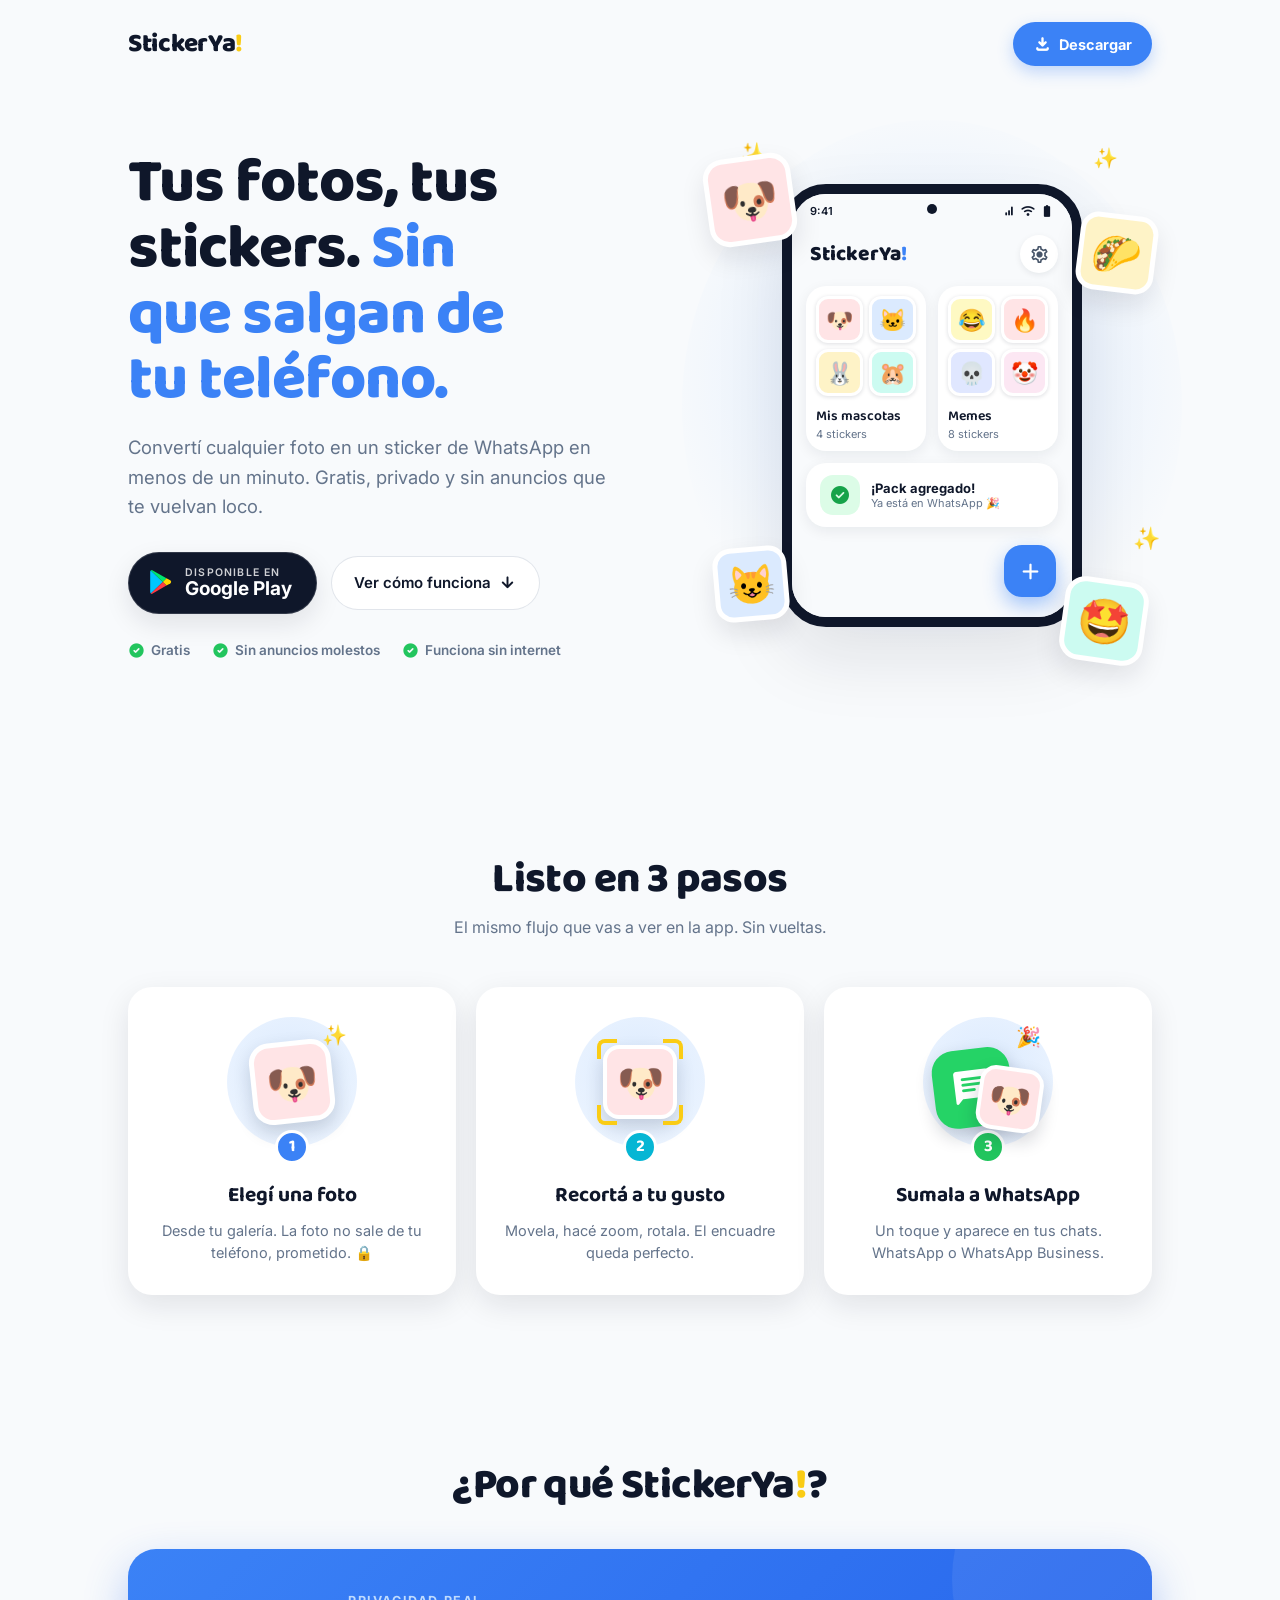
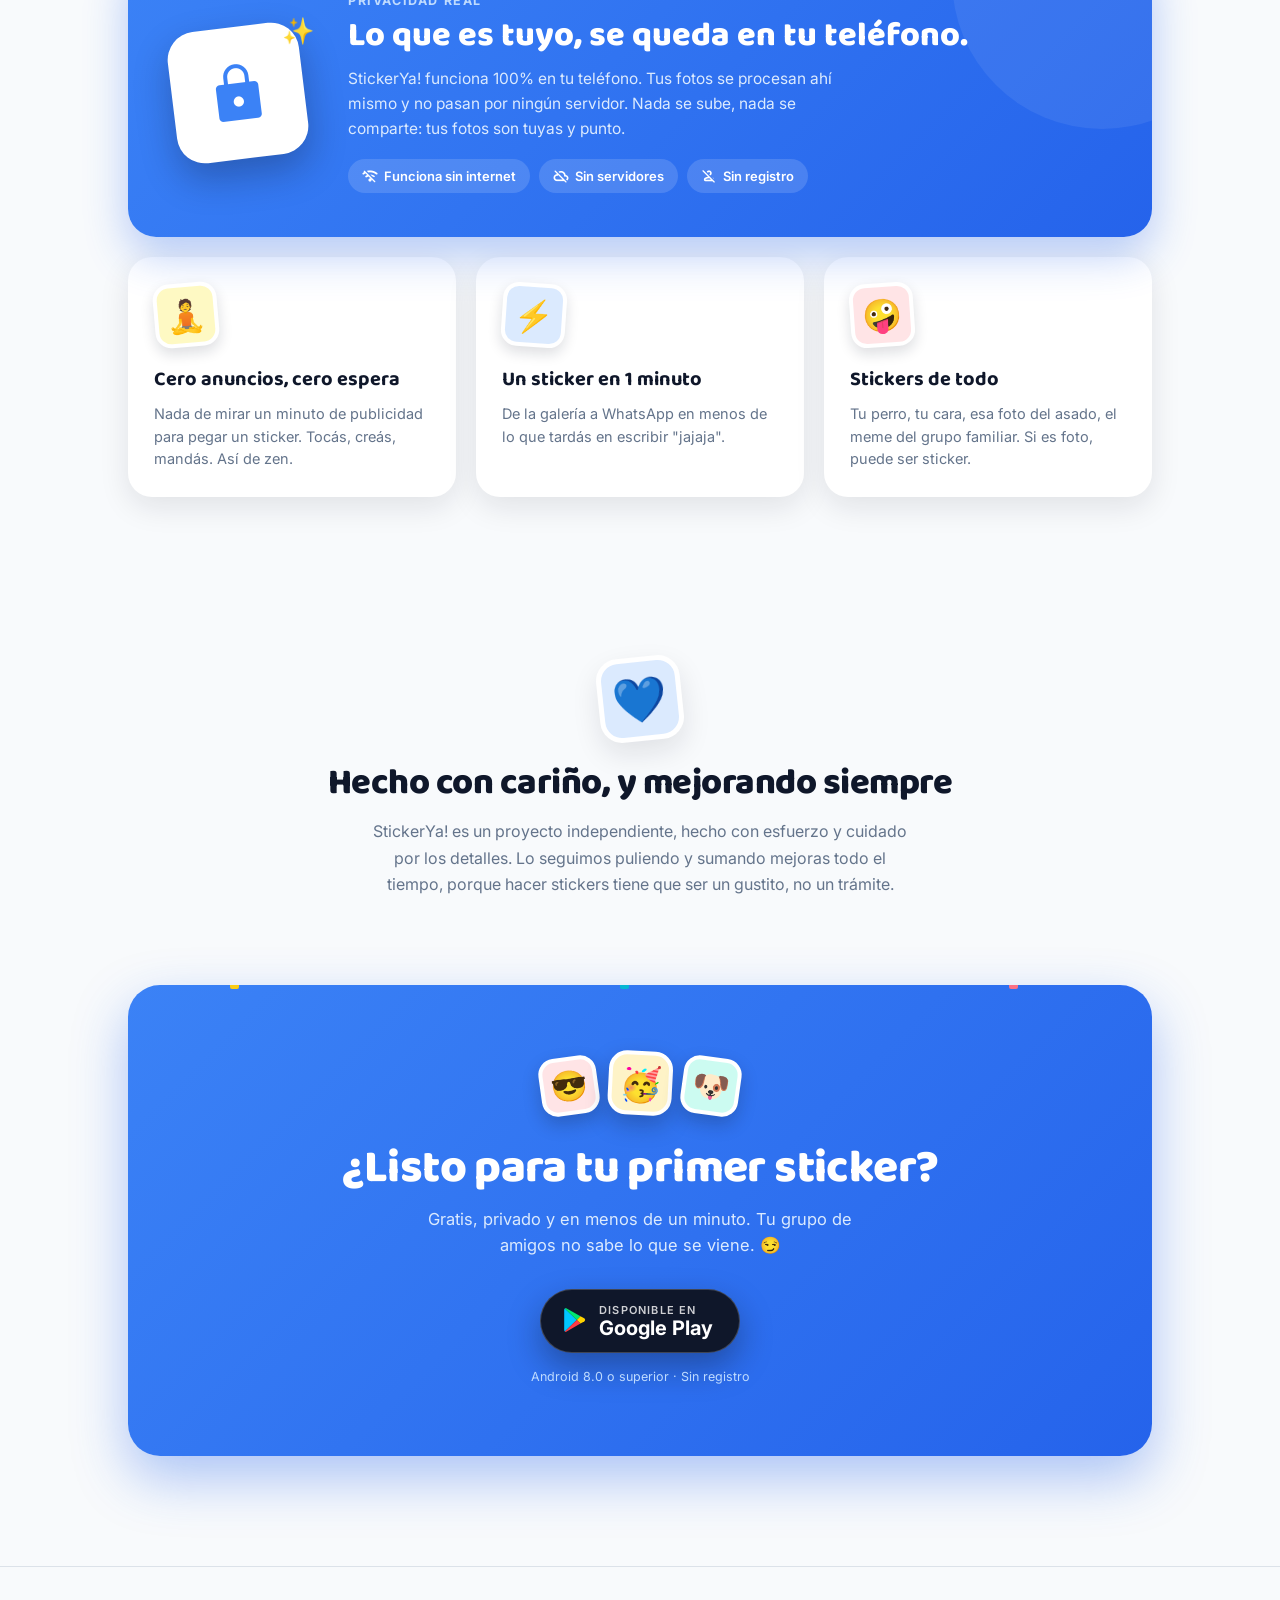
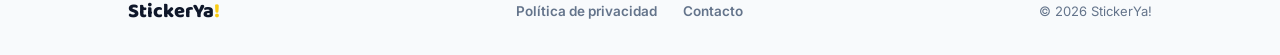
==== index.html @ ac91a320 "feat: sitio estático StickerYa! (landing + privacidad + contacto) Reconstrucción a mano desde el dis" ====
<!DOCTYPE html>
<html lang="es">
<head>
<meta charset="utf-8">
<meta name="viewport" content="width=device-width, initial-scale=1">
<title>StickerYa! — Convertí tus fotos en stickers de WhatsApp</title>
<meta name="description" content="Convertí cualquier foto en un sticker de WhatsApp en menos de un minuto. Gratis, privado y sin anuncios molestos: tus fotos nunca salen de tu teléfono.">
<link rel="canonical" href="https://stickerya.app/">
<meta name="theme-color" content="#3B82F6">
<meta name="theme-color" content="#0F172A" media="(prefers-color-scheme: dark)">

<!-- Open Graph / redes sociales -->
<meta property="og:type" content="website">
<meta property="og:site_name" content="StickerYa!">
<meta property="og:locale" content="es_LA">
<meta property="og:title" content="StickerYa! — Tus fotos, tus stickers. Sin que salgan de tu teléfono.">
<meta property="og:description" content="Convertí cualquier foto en un sticker de WhatsApp en menos de un minuto. Gratis, privado y sin anuncios molestos.">
<meta property="og:url" content="https://stickerya.app/">
<meta property="og:image" content="https://stickerya.app/og-image.png">
<meta name="twitter:card" content="summary_large_image">
<meta name="twitter:title" content="StickerYa! — Tus fotos, tus stickers.">
<meta name="twitter:description" content="Convertí cualquier foto en un sticker de WhatsApp en menos de un minuto. Gratis, privado y sin anuncios molestos.">
<meta name="twitter:image" content="https://stickerya.app/og-image.png">
<!-- TODO: al publicar, reemplazar https://stickerya.app por el dominio real y subir og-image.png (1200×630). -->

<link rel="icon" href="data:image/svg+xml,%3Csvg xmlns='http://www.w3.org/2000/svg' viewBox='0 0 100 100'%3E%3Crect width='100' height='100' rx='24' fill='%233B82F6'/%3E%3Ctext x='50' y='72' font-size='62' text-anchor='middle' font-family='Arial,sans-serif' font-weight='bold' fill='white'%3ES%3C/text%3E%3Ccircle cx='78' cy='30' r='9' fill='%23FACC15'/%3E%3C/svg%3E">

<link rel="preconnect" href="https://fonts.googleapis.com">
<link rel="preconnect" href="https://fonts.gstatic.com" crossorigin>
<link href="https://fonts.googleapis.com/css2?family=Baloo+2:wght@500;600;700;800&family=Inter:wght@400;500;600;700&family=Material+Symbols+Rounded:opsz,wght,FILL,GRAD@24,500,0..1,0&display=swap" rel="stylesheet">
<link rel="stylesheet" href="styles.css">
</head>
<body>
<div style="min-height:100vh; background:var(--syBg,#F8FAFC); color:var(--syT,#0F172A); font-family:Inter,sans-serif; overflow-x:clip;">

  <!-- ===== NAV ===== -->
  <header style="max-width:1120px; margin:0 auto; padding:22px clamp(20px,5vw,48px) 0; display:flex; align-items:center; justify-content:space-between; gap:16px;">
    <div style="font-family:'Baloo 2',sans-serif; font-weight:800; font-size:26px; letter-spacing:-.3px; color:var(--syT,#0F172A);">StickerYa<span style="color:var(--syY,#FACC15);">!</span></div>
    <a href="#descargar" class="btn-primary" style="text-decoration:none; display:flex; align-items:center; gap:7px; height:44px; padding:0 20px; border-radius:22px; background:var(--syP,#3B82F6); color:var(--syOnP,#fff); font-weight:700; font-size:14.5px; box-shadow:0 6px 16px rgba(59,130,246,.30);"><span style="font-family:'Material Symbols Rounded'; font-size:19px;">download</span>Descargar</a>
  </header>

  <!-- ===== HERO ===== -->
  <section style="max-width:1120px; margin:0 auto; padding:clamp(40px,7vw,84px) clamp(20px,5vw,48px) clamp(56px,8vw,100px); display:flex; flex-wrap:wrap; align-items:center; justify-content:center; gap:clamp(32px,5vw,56px);">
    <div style="flex:1 1 460px; max-width:600px;">
      <h1 style="font-family:'Baloo 2',sans-serif; font-weight:800; font-size:clamp(38px,5.6vw,62px); line-height:1.06; letter-spacing:-1px; margin:0; color:var(--syT,#0F172A); text-wrap:balance;">Tus fotos, tus stickers. <span style="color:var(--syP,#3B82F6);">Sin que salgan de tu teléfono.</span></h1>
      <p style="font-size:clamp(16px,2vw,18.5px); line-height:1.6; color:var(--syT2,#64748B); margin:20px 0 0; max-width:480px; text-wrap:pretty;">Convertí cualquier foto en un sticker de WhatsApp en menos de un minuto. Gratis, privado y sin anuncios que te vuelvan loco.</p>
      <div style="display:flex; flex-wrap:wrap; align-items:center; gap:14px; margin-top:30px;">
        <!-- TODO: cuando la app esté en Google Play, apuntar estos botones a la URL del listing. -->
        <a href="#descargar" class="btn-play" style="text-decoration:none; display:flex; align-items:center; gap:12px; height:62px; padding:0 24px 0 18px; border-radius:31px; background:#0F172A; border:1px solid rgba(255,255,255,.14); color:#fff; box-shadow:0 10px 26px var(--syShadow,rgba(15,23,42,.10));">
          <svg width="26" height="28" viewBox="0 0 24 26" aria-hidden="true"><path d="M3.5 1.3 14.6 12 3.5 22.7 C3.1 22.4 2.9 21.9 2.9 21.4 V2.6 C2.9 2.1 3.1 1.6 3.5 1.3 Z" fill="#00C6FF"></path><path d="M4.4 .9 L18 8.6 14.6 12 3.5 1.3 C3.7 1.1 4 .9 4.4 .9 Z" fill="#00E76F"></path><path d="M14.6 12 18 8.6 21.5 10.5 C22.6 11.1 22.6 12.9 21.5 13.5 L18 15.4 Z" fill="#FFD400"></path><path d="M3.5 22.7 14.6 12 18 15.4 4.4 23.1 C4 23.2 3.7 22.9 3.5 22.7 Z" fill="#FF3A44"></path></svg>
          <span><span style="display:block; font-size:10.5px; font-weight:600; letter-spacing:1.2px; opacity:.8;">DISPONIBLE EN</span><span style="display:block; font-size:19px; font-weight:700; line-height:1.1;">Google Play</span></span>
        </a>
        <a href="#como" class="btn-ghost" style="text-decoration:none; display:flex; align-items:center; gap:7px; height:54px; padding:0 22px; border-radius:27px; border:1.5px solid var(--syLine,rgba(148,163,184,.28)); background:var(--sySurf,#fff); color:var(--syT,#0F172A); font-weight:600; font-size:15px;">Ver cómo funciona<span style="font-family:'Material Symbols Rounded'; font-size:19px;">arrow_downward</span></a>
      </div>
      <div style="display:flex; flex-wrap:wrap; gap:16px 22px; margin-top:26px;">
        <span style="display:flex; align-items:center; gap:6px; font-size:13.5px; font-weight:600; color:var(--syT2,#64748B);"><span style="font-family:'Material Symbols Rounded'; font-size:17px; color:#22C55E; font-variation-settings:'FILL' 1;">check_circle</span>Gratis</span>
        <span style="display:flex; align-items:center; gap:6px; font-size:13.5px; font-weight:600; color:var(--syT2,#64748B);"><span style="font-family:'Material Symbols Rounded'; font-size:17px; color:#22C55E; font-variation-settings:'FILL' 1;">check_circle</span>Sin anuncios molestos</span>
        <span style="display:flex; align-items:center; gap:6px; font-size:13.5px; font-weight:600; color:var(--syT2,#64748B);"><span style="font-family:'Material Symbols Rounded'; font-size:17px; color:#22C55E; font-variation-settings:'FILL' 1;">check_circle</span>Funciona sin internet</span>
      </div>
    </div>

    <div style="flex:0 1 440px; min-width:320px; position:relative; display:flex; justify-content:center; padding:34px 0;">
      <div style="position:absolute; inset:-30px; border-radius:50%; background:radial-gradient(circle at 50% 45%, var(--syGlow,#DBEAFE), transparent 68%);"></div>
      <div style="position:relative; width:300px; border-radius:44px; border:10px solid #0F172A; background:#F8FAFC; box-shadow:0 30px 70px var(--syShadow,rgba(15,23,42,.10));">
        <div style="position:absolute; top:10px; left:50%; transform:translateX(-50%); width:10px; height:10px; border-radius:50%; background:#0F172A; z-index:3;"></div>
        <div style="border-radius:34px; overflow:hidden; background:#F8FAFC;">
          <div style="height:34px; display:flex; align-items:center; justify-content:space-between; padding:0 18px; font-size:11px; font-weight:600; color:#0F172A;"><span>9:41</span><span style="display:flex; gap:5px; align-items:center; font-family:'Material Symbols Rounded'; font-size:14px;"><span>signal_cellular_alt</span><span>wifi</span><span>battery_full</span></span></div>
          <div style="height:52px; display:flex; align-items:center; justify-content:space-between; padding:0 14px 0 18px;">
            <div style="font-family:'Baloo 2',sans-serif; font-weight:800; font-size:21px; color:#0F172A;">StickerYa<span style="color:#3B82F6;">!</span></div>
            <div style="width:38px; height:38px; border-radius:50%; background:#fff; box-shadow:0 2px 6px rgba(15,23,42,.08); display:grid; place-items:center;"><span style="font-family:'Material Symbols Rounded'; font-size:21px; color:#475569;">settings</span></div>
          </div>
          <div style="padding:6px 14px 18px; display:grid; grid-template-columns:1fr 1fr; gap:12px;">
            <div style="background:#fff; border-radius:20px; padding:10px; box-shadow:0 4px 14px rgba(15,23,42,.07);">
              <div style="display:grid; grid-template-columns:1fr 1fr; gap:6px;">
                <div style="aspect-ratio:1; border-radius:12px; border:3px solid #fff; box-shadow:0 1px 4px rgba(15,23,42,.14); background:#FFE4E6; display:grid; place-items:center; font-size:22px;">🐶</div>
                <div style="aspect-ratio:1; border-radius:12px; border:3px solid #fff; box-shadow:0 1px 4px rgba(15,23,42,.14); background:#DBEAFE; display:grid; place-items:center; font-size:22px;">🐱</div>
                <div style="aspect-ratio:1; border-radius:12px; border:3px solid #fff; box-shadow:0 1px 4px rgba(15,23,42,.14); background:#FEF3C7; display:grid; place-items:center; font-size:22px;">🐰</div>
                <div style="aspect-ratio:1; border-radius:12px; border:3px solid #fff; box-shadow:0 1px 4px rgba(15,23,42,.14); background:#CCFBF1; display:grid; place-items:center; font-size:22px;">🐹</div>
              </div>
              <div style="font-family:'Baloo 2',sans-serif; font-weight:600; font-size:14px; color:#0F172A; margin-top:9px;">Mis mascotas</div>
              <div style="font-size:11px; color:#64748B;">4 stickers</div>
            </div>
            <div style="background:#fff; border-radius:20px; padding:10px; box-shadow:0 4px 14px rgba(15,23,42,.07);">
              <div style="display:grid; grid-template-columns:1fr 1fr; gap:6px;">
                <div style="aspect-ratio:1; border-radius:12px; border:3px solid #fff; box-shadow:0 1px 4px rgba(15,23,42,.14); background:#FEF9C3; display:grid; place-items:center; font-size:22px;">😂</div>
                <div style="aspect-ratio:1; border-radius:12px; border:3px solid #fff; box-shadow:0 1px 4px rgba(15,23,42,.14); background:#FFE4E6; display:grid; place-items:center; font-size:22px;">🔥</div>
                <div style="aspect-ratio:1; border-radius:12px; border:3px solid #fff; box-shadow:0 1px 4px rgba(15,23,42,.14); background:#E0E7FF; display:grid; place-items:center; font-size:22px;">💀</div>
                <div style="aspect-ratio:1; border-radius:12px; border:3px solid #fff; box-shadow:0 1px 4px rgba(15,23,42,.14); background:#FCE7F3; display:grid; place-items:center; font-size:22px;">🤡</div>
              </div>
              <div style="font-family:'Baloo 2',sans-serif; font-weight:600; font-size:14px; color:#0F172A; margin-top:9px;">Memes</div>
              <div style="font-size:11px; color:#64748B;">8 stickers</div>
            </div>
            <div style="grid-column:1 / -1; background:#fff; border-radius:20px; padding:12px 14px; box-shadow:0 4px 14px rgba(15,23,42,.07); display:flex; align-items:center; gap:11px;">
              <span style="width:40px; height:40px; border-radius:13px; background:#DCFCE7; display:grid; place-items:center;"><span style="font-family:'Material Symbols Rounded'; font-size:22px; color:#16A34A; font-variation-settings:'FILL' 1;">check_circle</span></span>
              <span style="flex:1;"><span style="display:block; font-weight:700; font-size:13px; color:#0F172A;">¡Pack agregado!</span><span style="display:block; font-size:11px; color:#64748B;">Ya está en WhatsApp 🎉</span></span>
            </div>
          </div>
          <div style="display:flex; justify-content:flex-end; padding:0 16px 20px;">
            <div style="width:52px; height:52px; border-radius:18px; background:#3B82F6; box-shadow:0 8px 20px rgba(59,130,246,.46); display:grid; place-items:center;"><span style="font-family:'Material Symbols Rounded'; font-size:27px; color:#fff;">add</span></div>
          </div>
        </div>
      </div>
      <div style="position:absolute; left:-6px; top:6px; animation:syFloatA 5s ease-in-out infinite; animation-play-state:var(--syPlay,running); z-index:2;"><div style="width:88px; height:88px; border-radius:20px; border:5px solid #fff; transform:rotate(-8deg); box-shadow:0 12px 26px var(--syShadow,rgba(15,23,42,.10)); display:grid; place-items:center; font-size:46px; background-color:#FFE4E6;">🐶</div></div>
      <div style="position:absolute; right:-4px; top:64px; animation:syFloatB 6.5s ease-in-out infinite; animation-play-state:var(--syPlay,running); z-index:2;"><div style="width:78px; height:78px; background:#FEF3C7; border-radius:18px; border:5px solid #fff; transform:rotate(7deg); box-shadow:0 12px 26px var(--syShadow,rgba(15,23,42,.10)); display:grid; place-items:center; font-size:40px;">🌮</div></div>
      <div style="position:absolute; left:2px; bottom:40px; animation:syFloatB 5.6s ease-in-out .4s infinite; animation-play-state:var(--syPlay,running); z-index:2;"><div style="width:74px; height:74px; background:#DBEAFE; border-radius:18px; border:5px solid #fff; transform:rotate(-5deg); box-shadow:0 12px 26px var(--syShadow,rgba(15,23,42,.10)); display:grid; place-items:center; font-size:38px;">😺</div></div>
      <div style="position:absolute; right:6px; bottom:-2px; animation:syFloatA 6s ease-in-out .8s infinite; animation-play-state:var(--syPlay,running); z-index:2;"><div style="width:84px; height:84px; background:#CCFBF1; border-radius:20px; border:5px solid #fff; transform:rotate(8deg); box-shadow:0 12px 26px var(--syShadow,rgba(15,23,42,.10)); display:grid; place-items:center; font-size:44px;">🤩</div></div>
      <span style="position:absolute; left:24px; top:-10px; font-size:26px; animation:syTwinkle 2.6s ease-in-out infinite; animation-play-state:var(--syPlay,running);">✨</span>
      <span style="position:absolute; right:34px; top:-4px; font-size:20px; animation:syTwinkle 3.2s ease-in-out .9s infinite; animation-play-state:var(--syPlay,running);">✨</span>
      <span style="position:absolute; right:-8px; bottom:110px; font-size:22px; animation:syTwinkle 2.9s ease-in-out .5s infinite; animation-play-state:var(--syPlay,running);">✨</span>
    </div>
  </section>

  <!-- ===== CÓMO FUNCIONA ===== -->
  <section id="como" style="max-width:1120px; margin:0 auto; padding:clamp(56px,8vw,96px) clamp(20px,5vw,48px);">
    <div style="text-align:center; max-width:560px; margin:0 auto 46px;">
      <h2 style="font-family:'Baloo 2',sans-serif; font-weight:800; font-size:clamp(30px,4vw,42px); letter-spacing:-.6px; line-height:1.1; margin:0; color:var(--syT,#0F172A);">Listo en 3 pasos</h2>
      <p style="font-size:16px; line-height:1.6; color:var(--syT2,#64748B); margin:12px 0 0;">El mismo flujo que vas a ver en la app. Sin vueltas.</p>
    </div>
    <div style="display:grid; grid-template-columns:repeat(auto-fit,minmax(250px,1fr)); gap:20px;">
      <div style="background:var(--sySurf,#fff); border-radius:24px; padding:30px 26px; box-shadow:0 10px 30px var(--syShadow,rgba(15,23,42,.10)); text-align:center;">
        <div style="position:relative; width:130px; height:130px; margin:0 auto; border-radius:50%; background:radial-gradient(circle at 50% 42%, var(--syGlow,#DBEAFE), var(--syGlow2,#EFF6FF)); display:grid; place-items:center;">
          <div style="width:82px; height:82px; background:#FFE4E6; border-radius:20px; border:5px solid #fff; transform:rotate(-6deg); box-shadow:0 8px 18px rgba(15,23,42,.16); display:grid; place-items:center; font-size:42px;">🐶</div>
          <span style="position:absolute; top:6px; right:10px; font-size:20px;">✨</span>
        </div>
        <div style="width:34px; height:34px; margin:-17px auto 0; border-radius:50%; background:var(--syP,#3B82F6); color:var(--syOnP,#fff); font-family:'Baloo 2',sans-serif; font-weight:700; font-size:17px; display:grid; place-items:center; border:3px solid var(--sySurf,#fff); position:relative;">1</div>
        <h3 style="font-family:'Baloo 2',sans-serif; font-weight:700; font-size:21px; margin:14px 0 0; color:var(--syT,#0F172A);">Elegí una foto</h3>
        <p style="font-size:14.5px; line-height:1.55; color:var(--syT2,#64748B); margin:8px 0 0; text-wrap:pretty;">Desde tu galería. La foto no sale de tu teléfono, prometido. 🔒</p>
      </div>
      <div style="background:var(--sySurf,#fff); border-radius:24px; padding:30px 26px; box-shadow:0 10px 30px var(--syShadow,rgba(15,23,42,.10)); text-align:center;">
        <div style="position:relative; width:130px; height:130px; margin:0 auto; border-radius:50%; background:radial-gradient(circle at 50% 42%, var(--syGlow,#DBEAFE), var(--syGlow2,#EFF6FF)); display:grid; place-items:center;">
          <div style="position:relative; width:86px; height:86px; display:grid; place-items:center;">
            <div style="width:74px; height:74px; background:#FFE4E6; border-radius:16px; border:4px solid #fff; box-shadow:0 8px 18px rgba(15,23,42,.16); display:grid; place-items:center; font-size:38px;">🐶</div>
            <div style="position:absolute; top:0; left:0; width:20px; height:20px; border-top:4px solid var(--syY,#FACC15); border-left:4px solid var(--syY,#FACC15); border-top-left-radius:8px;"></div>
            <div style="position:absolute; top:0; right:0; width:20px; height:20px; border-top:4px solid var(--syY,#FACC15); border-right:4px solid var(--syY,#FACC15); border-top-right-radius:8px;"></div>
            <div style="position:absolute; bottom:0; left:0; width:20px; height:20px; border-bottom:4px solid var(--syY,#FACC15); border-left:4px solid var(--syY,#FACC15); border-bottom-left-radius:8px;"></div>
            <div style="position:absolute; bottom:0; right:0; width:20px; height:20px; border-bottom:4px solid var(--syY,#FACC15); border-right:4px solid var(--syY,#FACC15); border-bottom-right-radius:8px;"></div>
          </div>
        </div>
        <div style="width:34px; height:34px; margin:-17px auto 0; border-radius:50%; background:#06B6D4; color:#fff; font-family:'Baloo 2',sans-serif; font-weight:700; font-size:17px; display:grid; place-items:center; border:3px solid var(--sySurf,#fff); position:relative;">2</div>
        <h3 style="font-family:'Baloo 2',sans-serif; font-weight:700; font-size:21px; margin:14px 0 0; color:var(--syT,#0F172A);">Recortá a tu gusto</h3>
        <p style="font-size:14.5px; line-height:1.55; color:var(--syT2,#64748B); margin:8px 0 0; text-wrap:pretty;">Movela, hacé zoom, rotala. El encuadre queda perfecto.</p>
      </div>
      <div style="background:var(--sySurf,#fff); border-radius:24px; padding:30px 26px; box-shadow:0 10px 30px var(--syShadow,rgba(15,23,42,.10)); text-align:center;">
        <div style="position:relative; width:130px; height:130px; margin:0 auto; border-radius:50%; background:radial-gradient(circle at 50% 42%, var(--syGlow,#DBEAFE), var(--syGlow2,#EFF6FF)); display:grid; place-items:center;">
          <div style="position:absolute; width:78px; height:78px; background:#25D366; border-radius:22px; transform:rotate(-7deg) translate(-16px,4px); box-shadow:0 8px 18px rgba(15,23,42,.2); display:grid; place-items:center;"><span style="font-family:'Material Symbols Rounded'; font-size:42px; color:#fff; font-variation-settings:'FILL' 1;">chat</span></div>
          <div style="position:absolute; width:64px; height:64px; background:#FFE4E6; border-radius:16px; border:4px solid #fff; transform:rotate(8deg) translate(24px,14px); box-shadow:0 8px 18px rgba(15,23,42,.18); display:grid; place-items:center; font-size:34px; z-index:2;">🐶</div>
          <span style="position:absolute; top:8px; right:12px; font-size:20px;">🎉</span>
        </div>
        <div style="width:34px; height:34px; margin:-17px auto 0; border-radius:50%; background:#22C55E; color:#fff; font-family:'Baloo 2',sans-serif; font-weight:700; font-size:17px; display:grid; place-items:center; border:3px solid var(--sySurf,#fff); position:relative;">3</div>
        <h3 style="font-family:'Baloo 2',sans-serif; font-weight:700; font-size:21px; margin:14px 0 0; color:var(--syT,#0F172A);">Sumala a WhatsApp</h3>
        <p style="font-size:14.5px; line-height:1.55; color:var(--syT2,#64748B); margin:8px 0 0; text-wrap:pretty;">Un toque y aparece en tus chats. WhatsApp o WhatsApp Business.</p>
      </div>
    </div>
  </section>

  <!-- ===== POR QUÉ STICKERYA ===== -->
  <section style="max-width:1120px; margin:0 auto; padding:clamp(40px,6vw,72px) clamp(20px,5vw,48px);">
    <div style="text-align:center; max-width:560px; margin:0 auto 40px;">
      <h2 style="font-family:'Baloo 2',sans-serif; font-weight:800; font-size:clamp(30px,4vw,42px); letter-spacing:-.6px; line-height:1.1; margin:0; color:var(--syT,#0F172A);">¿Por qué StickerYa<span style="color:var(--syY,#FACC15);">!</span>?</h2>
    </div>
    <div style="border-radius:28px; background:linear-gradient(135deg,#3B82F6,#2563EB); padding:clamp(28px,4vw,44px); display:flex; flex-wrap:wrap; align-items:center; gap:clamp(24px,4vw,44px); box-shadow:0 18px 44px rgba(37,99,235,.32); position:relative; overflow:hidden;">
      <div style="position:absolute; width:300px; height:300px; border-radius:50%; background:rgba(255,255,255,.07); top:-120px; right:-100px;"></div>
      <div style="flex:0 0 auto; margin:0 auto; position:relative;">
        <div style="width:132px; height:132px; background:#fff; border-radius:28px; transform:rotate(-7deg); box-shadow:0 16px 36px rgba(15,23,42,.3); display:grid; place-items:center;"><span style="font-family:'Material Symbols Rounded'; font-size:64px; color:#3B82F6; font-variation-settings:'FILL' 1;">lock</span></div>
        <span style="position:absolute; top:-12px; right:-10px; font-size:26px; animation:syTwinkle 2.8s ease-in-out infinite; animation-play-state:var(--syPlay,running);">✨</span>
      </div>
      <div style="flex:1 1 340px; position:relative;">
        <div style="font-size:12.5px; font-weight:700; letter-spacing:1.6px; color:#BFDBFE;">PRIVACIDAD REAL</div>
        <h3 style="font-family:'Baloo 2',sans-serif; font-weight:800; font-size:clamp(24px,3.2vw,34px); line-height:1.15; margin:8px 0 0; color:#fff; text-wrap:balance;">Lo que es tuyo, se queda en tu teléfono.</h3>
        <p style="font-size:15.5px; line-height:1.6; color:#DBEAFE; margin:12px 0 0; max-width:520px; text-wrap:pretty;">StickerYa! funciona 100% en tu teléfono. Tus fotos se procesan ahí mismo y no pasan por ningún servidor. Nada se sube, nada se comparte: tus fotos son tuyas y punto.</p>
        <div style="display:flex; flex-wrap:wrap; gap:9px; margin-top:18px;">
          <span style="display:flex; align-items:center; gap:6px; height:34px; padding:0 14px; border-radius:17px; background:rgba(255,255,255,.14); color:#fff; font-size:13px; font-weight:600;"><span style="font-family:'Material Symbols Rounded'; font-size:16px;">wifi_off</span>Funciona sin internet</span>
          <span style="display:flex; align-items:center; gap:6px; height:34px; padding:0 14px; border-radius:17px; background:rgba(255,255,255,.14); color:#fff; font-size:13px; font-weight:600;"><span style="font-family:'Material Symbols Rounded'; font-size:16px;">cloud_off</span>Sin servidores</span>
          <span style="display:flex; align-items:center; gap:6px; height:34px; padding:0 14px; border-radius:17px; background:rgba(255,255,255,.14); color:#fff; font-size:13px; font-weight:600;"><span style="font-family:'Material Symbols Rounded'; font-size:16px;">person_off</span>Sin registro</span>
        </div>
      </div>
    </div>
    <div style="display:grid; grid-template-columns:repeat(auto-fit,minmax(250px,1fr)); gap:20px; margin-top:20px;">
      <div style="background:var(--sySurf,#fff); border-radius:24px; padding:26px; box-shadow:0 10px 30px var(--syShadow,rgba(15,23,42,.10));">
        <div style="width:64px; height:64px; background:#FEF9C3; border-radius:16px; border:4px solid #fff; transform:rotate(-5deg); box-shadow:0 6px 14px rgba(15,23,42,.14); display:grid; place-items:center; font-size:32px;">🧘</div>
        <h3 style="font-family:'Baloo 2',sans-serif; font-weight:700; font-size:20px; margin:16px 0 0; color:var(--syT,#0F172A);">Cero anuncios, cero espera</h3>
        <p style="font-size:14.5px; line-height:1.55; color:var(--syT2,#64748B); margin:8px 0 0; text-wrap:pretty;">Nada de mirar un minuto de publicidad para pegar un sticker. Tocás, creás, mandás. Así de zen.</p>
      </div>
      <div style="background:var(--sySurf,#fff); border-radius:24px; padding:26px; box-shadow:0 10px 30px var(--syShadow,rgba(15,23,42,.10));">
        <div style="width:64px; height:64px; background:#DBEAFE; border-radius:16px; border:4px solid #fff; transform:rotate(4deg); box-shadow:0 6px 14px rgba(15,23,42,.14); display:grid; place-items:center; font-size:32px;">⚡</div>
        <h3 style="font-family:'Baloo 2',sans-serif; font-weight:700; font-size:20px; margin:16px 0 0; color:var(--syT,#0F172A);">Un sticker en 1 minuto</h3>
        <p style="font-size:14.5px; line-height:1.55; color:var(--syT2,#64748B); margin:8px 0 0; text-wrap:pretty;">De la galería a WhatsApp en menos de lo que tardás en escribir "jajaja".</p>
      </div>
      <div style="background:var(--sySurf,#fff); border-radius:24px; padding:26px; box-shadow:0 10px 30px var(--syShadow,rgba(15,23,42,.10));">
        <div style="width:64px; height:64px; background:#FFE4E6; border-radius:16px; border:4px solid #fff; transform:rotate(-4deg); box-shadow:0 6px 14px rgba(15,23,42,.14); display:grid; place-items:center; font-size:32px;">🤪</div>
        <h3 style="font-family:'Baloo 2',sans-serif; font-weight:700; font-size:20px; margin:16px 0 0; color:var(--syT,#0F172A);">Stickers de todo</h3>
        <p style="font-size:14.5px; line-height:1.55; color:var(--syT2,#64748B); margin:8px 0 0; text-wrap:pretty;">Tu perro, tu cara, esa foto del asado, el meme del grupo familiar. Si es foto, puede ser sticker.</p>
      </div>
    </div>
  </section>

  <!-- ===== HECHO CON CARIÑO ===== -->
  <section style="max-width:760px; margin:0 auto; padding:clamp(48px,7vw,88px) clamp(20px,5vw,48px); text-align:center;">
    <div style="width:84px; height:84px; margin:0 auto; border-radius:22px; transform:rotate(-6deg); box-shadow:0 12px 28px var(--syShadow,rgba(15,23,42,.10)); display:grid; place-items:center; font-size:44px; border:5px solid #fff; background-color:#DBEAFE;">💙</div>
    <h2 style="font-family:'Baloo 2',sans-serif; font-weight:800; font-size:clamp(26px,3.6vw,36px); letter-spacing:-.5px; line-height:1.15; margin:22px 0 0; color:var(--syT,#0F172A); text-wrap:balance;">Hecho con cariño, y mejorando siempre</h2>
    <p style="font-size:16px; line-height:1.65; color:var(--syT2,#64748B); margin:14px auto 0; max-width:540px; text-wrap:pretty;">StickerYa! es un proyecto independiente, hecho con esfuerzo y cuidado por los detalles. Lo seguimos puliendo y sumando mejoras todo el tiempo, porque hacer stickers tiene que ser un gustito, no un trámite.</p>
  </section>

  <!-- ===== CTA FINAL ===== -->
  <section id="descargar" style="max-width:1120px; margin:0 auto; padding:0 clamp(20px,5vw,48px) clamp(64px,9vw,110px);">
    <div style="position:relative; border-radius:32px; background:linear-gradient(135deg,#3B82F6,#2563EB); padding:clamp(44px,7vw,72px) clamp(24px,5vw,56px); text-align:center; overflow:hidden; box-shadow:0 22px 54px rgba(37,99,235,.36);">
      <div style="position:absolute; inset:0; pointer-events:none;">
        <span style="position:absolute; left:10%; top:-10px; width:9px; height:14px; background:#FACC15; border-radius:2px; animation:syFall 3s ease-in infinite; animation-play-state:var(--syPlay,running);"></span>
        <span style="position:absolute; left:26%; top:-10px; width:9px; height:9px; background:#fff; border-radius:50%; animation:syFall 3.6s ease-in .8s infinite; animation-play-state:var(--syPlay,running);"></span>
        <span style="position:absolute; left:48%; top:-10px; width:9px; height:14px; background:#06B6D4; border-radius:2px; animation:syFall 3.2s ease-in .3s infinite; animation-play-state:var(--syPlay,running);"></span>
        <span style="position:absolute; left:68%; top:-10px; width:9px; height:9px; background:#FACC15; border-radius:50%; animation:syFall 3.8s ease-in 1.2s infinite; animation-play-state:var(--syPlay,running);"></span>
        <span style="position:absolute; left:86%; top:-10px; width:9px; height:14px; background:#FB7185; border-radius:2px; animation:syFall 3.4s ease-in .6s infinite; animation-play-state:var(--syPlay,running);"></span>
      </div>
      <div style="display:flex; justify-content:center; gap:10px; margin-bottom:22px;">
        <span style="width:58px; height:58px; background:#FFE4E6; border-radius:16px; border:4px solid #fff; transform:rotate(-8deg); box-shadow:0 8px 18px rgba(15,23,42,.24); display:grid; place-items:center; font-size:30px;">😎</span>
        <span style="width:64px; height:64px; background:#FEF3C7; border-radius:18px; border:4px solid #fff; transform:rotate(3deg) translateY(-6px); box-shadow:0 10px 22px rgba(15,23,42,.26); display:grid; place-items:center; font-size:34px;">🥳</span>
        <span style="width:58px; height:58px; background:#CCFBF1; border-radius:16px; border:4px solid #fff; transform:rotate(8deg); box-shadow:0 8px 18px rgba(15,23,42,.24); display:grid; place-items:center; font-size:30px;">🐶</span>
      </div>
      <h2 style="font-family:'Baloo 2',sans-serif; font-weight:800; font-size:clamp(30px,4.4vw,46px); letter-spacing:-.6px; line-height:1.1; margin:0; color:#fff; text-wrap:balance;">¿Listo para tu primer sticker?</h2>
      <p style="font-size:16.5px; line-height:1.6; color:#DBEAFE; margin:12px auto 0; max-width:440px;">Gratis, privado y en menos de un minuto. Tu grupo de amigos no sabe lo que se viene. 😏</p>
      <div style="display:flex; justify-content:center; margin-top:30px;">
        <a href="#descargar" class="btn-play" style="text-decoration:none; display:flex; align-items:center; gap:12px; height:64px; padding:0 26px 0 20px; border-radius:32px; background:#0F172A; border:1px solid rgba(255,255,255,.2); color:#fff; box-shadow:0 14px 32px rgba(15,23,42,.36);">
          <svg width="26" height="28" viewBox="0 0 24 26" aria-hidden="true"><path d="M3.5 1.3 14.6 12 3.5 22.7 C3.1 22.4 2.9 21.9 2.9 21.4 V2.6 C2.9 2.1 3.1 1.6 3.5 1.3 Z" fill="#00C6FF"></path><path d="M4.4 .9 L18 8.6 14.6 12 3.5 1.3 C3.7 1.1 4 .9 4.4 .9 Z" fill="#00E76F"></path><path d="M14.6 12 18 8.6 21.5 10.5 C22.6 11.1 22.6 12.9 21.5 13.5 L18 15.4 Z" fill="#FFD400"></path><path d="M3.5 22.7 14.6 12 18 15.4 4.4 23.1 C4 23.2 3.7 22.9 3.5 22.7 Z" fill="#FF3A44"></path></svg>
          <span style="text-align:left;"><span style="display:block; font-size:11px; font-weight:600; letter-spacing:1.2px; opacity:.8;">DISPONIBLE EN</span><span style="display:block; font-size:20px; font-weight:700; line-height:1.1;">Google Play</span></span>
        </a>
      </div>
      <div style="font-size:12.5px; color:#BFDBFE; margin-top:16px;">Android 8.0 o superior · Sin registro</div>
    </div>
  </section>

  <!-- ===== FOOTER ===== -->
  <footer style="border-top:1px solid var(--syLine,rgba(148,163,184,.28));">
    <div style="max-width:1120px; margin:0 auto; padding:28px clamp(20px,5vw,48px); display:flex; flex-wrap:wrap; align-items:center; justify-content:space-between; gap:14px 24px;">
      <div style="font-family:'Baloo 2',sans-serif; font-weight:800; font-size:20px; color:var(--syT,#0F172A);">StickerYa<span style="color:var(--syY,#FACC15);">!</span></div>
      <div style="display:flex; flex-wrap:wrap; gap:8px 26px;">
        <a href="privacidad.html" class="flink" style="text-decoration:none; font-size:13.5px; font-weight:600; color:var(--syT2,#64748B);">Política de privacidad</a>
        <a href="contacto.html" class="flink" style="text-decoration:none; font-size:13.5px; font-weight:600; color:var(--syT2,#64748B);">Contacto</a>
      </div>
      <div style="font-size:13px; color:var(--syT2,#64748B);">© 2026 StickerYa!</div>
    </div>
  </footer>
</div>
</body>
</html>
---- styles.css ----
/* StickerYa! — estilos compartidos del sitio */
:root {
  --syBg:#F8FAFC; --sySurf:#FFFFFF; --syT:#0F172A; --syT2:#64748B;
  --syP:#3B82F6; --syPD:#2563EB; --syOnP:#FFFFFF; --syY:#FACC15;
  --syGlow:#DBEAFE; --syGlow2:#EFF6FF;
  --syLine:rgba(148,163,184,.28); --syShadow:rgba(15,23,42,.10);
  --syPlay:running; color-scheme:light;
}
@media (prefers-color-scheme: dark) {
  :root {
    --syBg:#0F172A; --sySurf:#1E293B; --syT:#F1F5F9; --syT2:#94A3B8;
    --syP:#60A5FA; --syPD:#3B82F6; --syOnP:#0F172A; --syY:#FDE047;
    --syGlow:#1E3252; --syGlow2:#16243C;
    --syLine:rgba(148,163,184,.22); --syShadow:rgba(0,0,0,.45);
    color-scheme:dark;
  }
}
@media (prefers-reduced-motion: reduce) { :root { --syPlay:paused; } }

* { box-sizing: border-box; }
html { scroll-behavior: smooth; }
body { margin: 0; -webkit-font-smoothing: antialiased; text-rendering: optimizeLegibility; }
::selection { background: #FACC15; color: #0F172A; }
a { -webkit-tap-highlight-color: transparent; }

@keyframes syFloatA { 0%,100% { transform: translateY(0); } 50% { transform: translateY(-13px); } }
@keyframes syFloatB { 0%,100% { transform: translateY(-7px); } 50% { transform: translateY(9px); } }
@keyframes syTwinkle { 0%,100% { opacity: .35; transform: scale(.85) rotate(-8deg); } 50% { opacity: 1; transform: scale(1.15) rotate(8deg); } }
@keyframes syFall { 0% { transform: translateY(-12px) rotate(0deg); opacity: 0; } 12% { opacity: 1; } 100% { transform: translateY(150px) rotate(200deg); opacity: 0; } }

/* Botones / links con hover (reemplazan style-hover de Claude Design) */
.btn-primary { transition: transform .15s ease, box-shadow .15s ease; }
.btn-primary:hover { transform: translateY(-1px); box-shadow: 0 8px 20px rgba(59,130,246,.40); }
.btn-play { transition: transform .15s ease; }
.btn-play:hover { transform: translateY(-2px); }
.btn-ghost { transition: border-color .15s ease, color .15s ease; }
.btn-ghost:hover { border-color: var(--syP); color: var(--syP); }
.btn-yellow { transition: transform .15s ease; }
.btn-yellow:hover { transform: translateY(-1px); }
.flink { transition: color .15s ease; }
.flink:hover { color: var(--syP); }

/* Campos de formulario (Contacto) */
.field {
  width: 100%; border-radius: 14px; border: 1.5px solid var(--syLine);
  background: var(--syBg); padding: 0 16px; font-family: Inter, sans-serif;
  font-size: 15px; color: var(--syT); outline: none;
  transition: border-color .15s ease, box-shadow .15s ease, background .15s ease;
}
input.field { height: 52px; }
textarea.field { padding: 14px 16px; line-height: 1.55; resize: vertical; min-height: 120px; }
.field:focus { border-color: var(--syP); box-shadow: 0 0 0 4px rgba(59,130,246,.16); background: var(--sySurf); }
.field::placeholder { color: var(--syT2); }
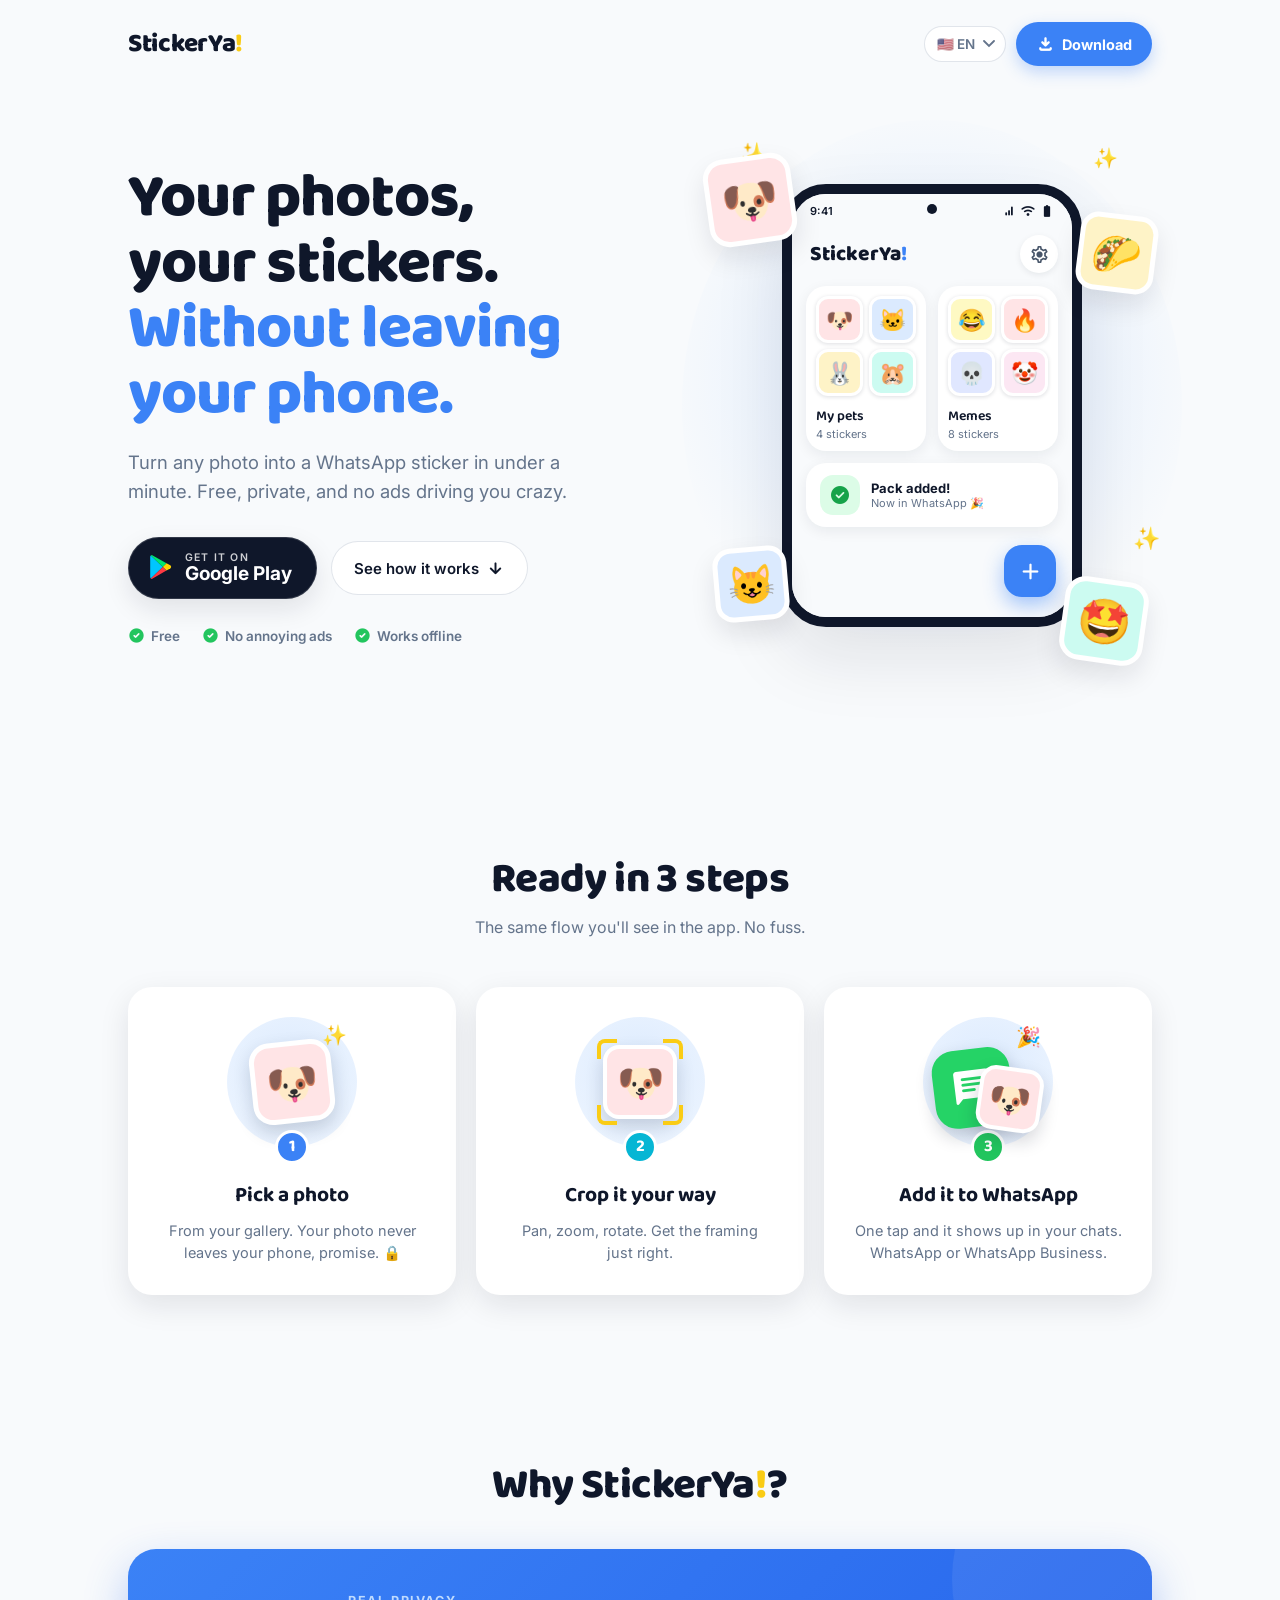
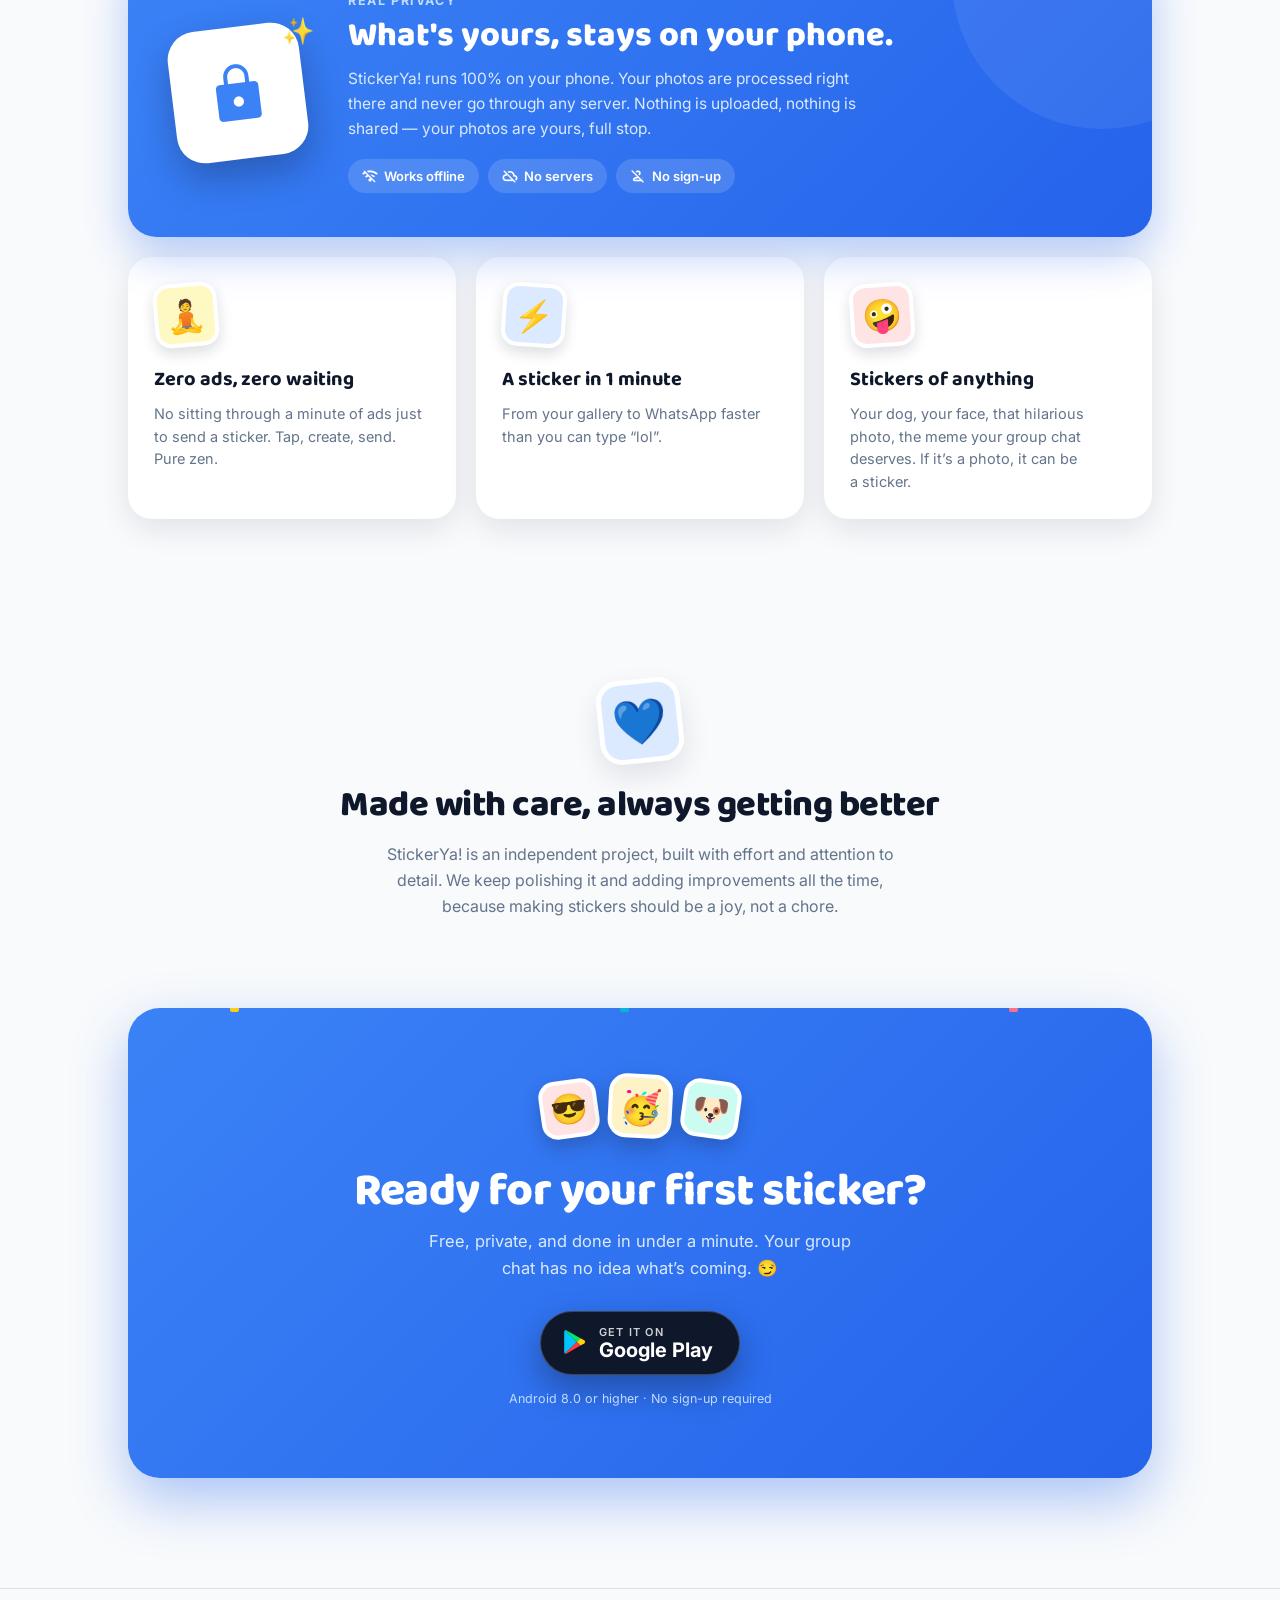
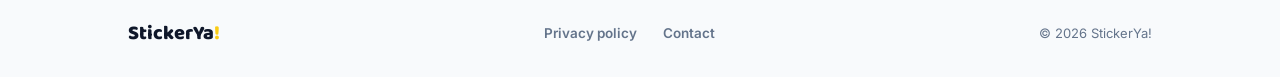
==== commit ff7a8015: "feat(i18n): sitio multi-idioma es/en/pt con auto-detección + picker - Runtime client-side (i18n.js):" ====
--- a/index.html
+++ b/index.html
@@ -1,10 +1,18 @@
 <!DOCTYPE html>
 <html lang="es">
 <head>
+<!-- Google tag (gtag.js) -->
+<script async src="https://www.googletagmanager.com/gtag/js?id=G-CGMSL0RC98"></script>
+<script>
+  window.dataLayer = window.dataLayer || [];
+  function gtag(){dataLayer.push(arguments);}
+  gtag('js', new Date());
+  gtag('config', 'G-CGMSL0RC98');
+</script>
 <meta charset="utf-8">
 <meta name="viewport" content="width=device-width, initial-scale=1">
-<title>StickerYa! — Convertí tus fotos en stickers de WhatsApp</title>
-<meta name="description" content="Convertí cualquier foto en un sticker de WhatsApp en menos de un minuto. Gratis, privado y sin anuncios molestos: tus fotos nunca salen de tu teléfono.">
+<title data-i18n-attr="textContent:meta.title.index">StickerYa! — Convertí tus fotos en stickers de WhatsApp</title>
+<meta name="description" data-i18n-attr="content:meta.desc.index" content="Convertí cualquier foto en un sticker de WhatsApp en menos de un minuto. Gratis, privado y sin anuncios molestos: tus fotos nunca salen de tu teléfono.">
 <link rel="canonical" href="https://stickerya.app/">
 <meta name="theme-color" content="#3B82F6">
 <meta name="theme-color" content="#0F172A" media="(prefers-color-scheme: dark)">
@@ -13,17 +21,18 @@
 <meta property="og:type" content="website">
 <meta property="og:site_name" content="StickerYa!">
 <meta property="og:locale" content="es_LA">
-<meta property="og:title" content="StickerYa! — Tus fotos, tus stickers. Sin que salgan de tu teléfono.">
-<meta property="og:description" content="Convertí cualquier foto en un sticker de WhatsApp en menos de un minuto. Gratis, privado y sin anuncios molestos.">
+<meta property="og:title" data-i18n-attr="content:meta.og.title.index" content="StickerYa! — Tus fotos, tus stickers. Sin que salgan de tu teléfono.">
+<meta property="og:description" data-i18n-attr="content:meta.og.desc.index" content="Convertí cualquier foto en un sticker de WhatsApp en menos de un minuto. Gratis, privado y sin anuncios molestos.">
 <meta property="og:url" content="https://stickerya.app/">
 <meta property="og:image" content="https://stickerya.app/og-image.png">
 <meta name="twitter:card" content="summary_large_image">
-<meta name="twitter:title" content="StickerYa! — Tus fotos, tus stickers.">
-<meta name="twitter:description" content="Convertí cualquier foto en un sticker de WhatsApp en menos de un minuto. Gratis, privado y sin anuncios molestos.">
+<meta name="twitter:title" data-i18n-attr="content:meta.tw.title.index" content="StickerYa! — Tus fotos, tus stickers.">
+<meta name="twitter:description" data-i18n-attr="content:meta.tw.desc.index" content="Convertí cualquier foto en un sticker de WhatsApp en menos de un minuto. Gratis, privado y sin anuncios molestos.">
 <meta name="twitter:image" content="https://stickerya.app/og-image.png">
 <!-- TODO: al publicar, reemplazar https://stickerya.app por el dominio real y subir og-image.png (1200×630). -->
 
 <link rel="icon" href="data:image/svg+xml,%3Csvg xmlns='http://www.w3.org/2000/svg' viewBox='0 0 100 100'%3E%3Crect width='100' height='100' rx='24' fill='%233B82F6'/%3E%3Ctext x='50' y='72' font-size='62' text-anchor='middle' font-family='Arial,sans-serif' font-weight='bold' fill='white'%3ES%3C/text%3E%3Ccircle cx='78' cy='30' r='9' fill='%23FACC15'/%3E%3C/svg%3E">
+<link rel="apple-touch-icon" href="icon.png">
 
 <link rel="preconnect" href="https://fonts.googleapis.com">
 <link rel="preconnect" href="https://fonts.gstatic.com" crossorigin>
@@ -36,26 +45,33 @@
   <!-- ===== NAV ===== -->
   <header style="max-width:1120px; margin:0 auto; padding:22px clamp(20px,5vw,48px) 0; display:flex; align-items:center; justify-content:space-between; gap:16px;">
     <div style="font-family:'Baloo 2',sans-serif; font-weight:800; font-size:26px; letter-spacing:-.3px; color:var(--syT,#0F172A);">StickerYa<span style="color:var(--syY,#FACC15);">!</span></div>
-    <a href="#descargar" class="btn-primary" style="text-decoration:none; display:flex; align-items:center; gap:7px; height:44px; padding:0 20px; border-radius:22px; background:var(--syP,#3B82F6); color:var(--syOnP,#fff); font-weight:700; font-size:14.5px; box-shadow:0 6px 16px rgba(59,130,246,.30);"><span style="font-family:'Material Symbols Rounded'; font-size:19px;">download</span>Descargar</a>
+    <div style="display:flex; align-items:center; gap:10px;">
+      <select class="sy-lang-picker" aria-label="Idioma" onchange="sySetLang(this.value)">
+        <option value="es">🇦🇷 ES</option>
+        <option value="en">🇺🇸 EN</option>
+        <option value="pt">🇧🇷 PT</option>
+      </select>
+      <a href="#descargar" class="btn-primary" style="text-decoration:none; display:flex; align-items:center; gap:7px; height:44px; padding:0 20px; border-radius:22px; background:var(--syP,#3B82F6); color:var(--syOnP,#fff); font-weight:700; font-size:14.5px; box-shadow:0 6px 16px rgba(59,130,246,.30);"><span style="font-family:'Material Symbols Rounded'; font-size:19px;">download</span><span data-i18n="nav.download">Descargar</span></a>
+    </div>
   </header>
 
   <!-- ===== HERO ===== -->
   <section style="max-width:1120px; margin:0 auto; padding:clamp(40px,7vw,84px) clamp(20px,5vw,48px) clamp(56px,8vw,100px); display:flex; flex-wrap:wrap; align-items:center; justify-content:center; gap:clamp(32px,5vw,56px);">
     <div style="flex:1 1 460px; max-width:600px;">
-      <h1 style="font-family:'Baloo 2',sans-serif; font-weight:800; font-size:clamp(38px,5.6vw,62px); line-height:1.06; letter-spacing:-1px; margin:0; color:var(--syT,#0F172A); text-wrap:balance;">Tus fotos, tus stickers. <span style="color:var(--syP,#3B82F6);">Sin que salgan de tu teléfono.</span></h1>
-      <p style="font-size:clamp(16px,2vw,18.5px); line-height:1.6; color:var(--syT2,#64748B); margin:20px 0 0; max-width:480px; text-wrap:pretty;">Convertí cualquier foto en un sticker de WhatsApp en menos de un minuto. Gratis, privado y sin anuncios que te vuelvan loco.</p>
+      <h1 data-i18n-html="hero.title" style="font-family:'Baloo 2',sans-serif; font-weight:800; font-size:clamp(38px,5.6vw,62px); line-height:1.06; letter-spacing:-1px; margin:0; color:var(--syT,#0F172A); text-wrap:balance;">Tus fotos, tus stickers. <span style="color:var(--syP,#3B82F6);">Sin que salgan de tu teléfono.</span></h1>
+      <p data-i18n="hero.subtitle" style="font-size:clamp(16px,2vw,18.5px); line-height:1.6; color:var(--syT2,#64748B); margin:20px 0 0; max-width:480px; text-wrap:pretty;">Convertí cualquier foto en un sticker de WhatsApp en menos de un minuto. Gratis, privado y sin anuncios que te vuelvan loco.</p>
       <div style="display:flex; flex-wrap:wrap; align-items:center; gap:14px; margin-top:30px;">
         <!-- TODO: cuando la app esté en Google Play, apuntar estos botones a la URL del listing. -->
         <a href="#descargar" class="btn-play" style="text-decoration:none; display:flex; align-items:center; gap:12px; height:62px; padding:0 24px 0 18px; border-radius:31px; background:#0F172A; border:1px solid rgba(255,255,255,.14); color:#fff; box-shadow:0 10px 26px var(--syShadow,rgba(15,23,42,.10));">
           <svg width="26" height="28" viewBox="0 0 24 26" aria-hidden="true"><path d="M3.5 1.3 14.6 12 3.5 22.7 C3.1 22.4 2.9 21.9 2.9 21.4 V2.6 C2.9 2.1 3.1 1.6 3.5 1.3 Z" fill="#00C6FF"></path><path d="M4.4 .9 L18 8.6 14.6 12 3.5 1.3 C3.7 1.1 4 .9 4.4 .9 Z" fill="#00E76F"></path><path d="M14.6 12 18 8.6 21.5 10.5 C22.6 11.1 22.6 12.9 21.5 13.5 L18 15.4 Z" fill="#FFD400"></path><path d="M3.5 22.7 14.6 12 18 15.4 4.4 23.1 C4 23.2 3.7 22.9 3.5 22.7 Z" fill="#FF3A44"></path></svg>
-          <span><span style="display:block; font-size:10.5px; font-weight:600; letter-spacing:1.2px; opacity:.8;">DISPONIBLE EN</span><span style="display:block; font-size:19px; font-weight:700; line-height:1.1;">Google Play</span></span>
+          <span><span data-i18n="hero.gplay.available" style="display:block; font-size:10.5px; font-weight:600; letter-spacing:1.2px; opacity:.8;">DISPONIBLE EN</span><span data-i18n="hero.gplay.label" style="display:block; font-size:19px; font-weight:700; line-height:1.1;">Google Play</span></span>
         </a>
-        <a href="#como" class="btn-ghost" style="text-decoration:none; display:flex; align-items:center; gap:7px; height:54px; padding:0 22px; border-radius:27px; border:1.5px solid var(--syLine,rgba(148,163,184,.28)); background:var(--sySurf,#fff); color:var(--syT,#0F172A); font-weight:600; font-size:15px;">Ver cómo funciona<span style="font-family:'Material Symbols Rounded'; font-size:19px;">arrow_downward</span></a>
+        <a href="#como" class="btn-ghost" style="text-decoration:none; display:flex; align-items:center; gap:7px; height:54px; padding:0 22px; border-radius:27px; border:1.5px solid var(--syLine,rgba(148,163,184,.28)); background:var(--sySurf,#fff); color:var(--syT,#0F172A); font-weight:600; font-size:15px;"><span data-i18n="hero.how">Ver cómo funciona</span><span style="font-family:'Material Symbols Rounded'; font-size:19px;">arrow_downward</span></a>
       </div>
       <div style="display:flex; flex-wrap:wrap; gap:16px 22px; margin-top:26px;">
-        <span style="display:flex; align-items:center; gap:6px; font-size:13.5px; font-weight:600; color:var(--syT2,#64748B);"><span style="font-family:'Material Symbols Rounded'; font-size:17px; color:#22C55E; font-variation-settings:'FILL' 1;">check_circle</span>Gratis</span>
-        <span style="display:flex; align-items:center; gap:6px; font-size:13.5px; font-weight:600; color:var(--syT2,#64748B);"><span style="font-family:'Material Symbols Rounded'; font-size:17px; color:#22C55E; font-variation-settings:'FILL' 1;">check_circle</span>Sin anuncios molestos</span>
-        <span style="display:flex; align-items:center; gap:6px; font-size:13.5px; font-weight:600; color:var(--syT2,#64748B);"><span style="font-family:'Material Symbols Rounded'; font-size:17px; color:#22C55E; font-variation-settings:'FILL' 1;">check_circle</span>Funciona sin internet</span>
+        <span style="display:flex; align-items:center; gap:6px; font-size:13.5px; font-weight:600; color:var(--syT2,#64748B);"><span style="font-family:'Material Symbols Rounded'; font-size:17px; color:#22C55E; font-variation-settings:'FILL' 1;">check_circle</span><span data-i18n="hero.badge.free">Gratis</span></span>
+        <span style="display:flex; align-items:center; gap:6px; font-size:13.5px; font-weight:600; color:var(--syT2,#64748B);"><span style="font-family:'Material Symbols Rounded'; font-size:17px; color:#22C55E; font-variation-settings:'FILL' 1;">check_circle</span><span data-i18n="hero.badge.noads">Sin anuncios molestos</span></span>
+        <span style="display:flex; align-items:center; gap:6px; font-size:13.5px; font-weight:600; color:var(--syT2,#64748B);"><span style="font-family:'Material Symbols Rounded'; font-size:17px; color:#22C55E; font-variation-settings:'FILL' 1;">check_circle</span><span data-i18n="hero.badge.offline">Funciona sin internet</span></span>
       </div>
     </div>
 
@@ -77,8 +93,8 @@
                 <div style="aspect-ratio:1; border-radius:12px; border:3px solid #fff; box-shadow:0 1px 4px rgba(15,23,42,.14); background:#FEF3C7; display:grid; place-items:center; font-size:22px;">🐰</div>
                 <div style="aspect-ratio:1; border-radius:12px; border:3px solid #fff; box-shadow:0 1px 4px rgba(15,23,42,.14); background:#CCFBF1; display:grid; place-items:center; font-size:22px;">🐹</div>
               </div>
-              <div style="font-family:'Baloo 2',sans-serif; font-weight:600; font-size:14px; color:#0F172A; margin-top:9px;">Mis mascotas</div>
-              <div style="font-size:11px; color:#64748B;">4 stickers</div>
+              <div data-i18n="mock.pack1.name" style="font-family:'Baloo 2',sans-serif; font-weight:600; font-size:14px; color:#0F172A; margin-top:9px;">Mis mascotas</div>
+              <div data-i18n="mock.pack1.count" style="font-size:11px; color:#64748B;">4 stickers</div>
             </div>
             <div style="background:#fff; border-radius:20px; padding:10px; box-shadow:0 4px 14px rgba(15,23,42,.07);">
               <div style="display:grid; grid-template-columns:1fr 1fr; gap:6px;">
@@ -87,12 +103,12 @@
                 <div style="aspect-ratio:1; border-radius:12px; border:3px solid #fff; box-shadow:0 1px 4px rgba(15,23,42,.14); background:#E0E7FF; display:grid; place-items:center; font-size:22px;">💀</div>
                 <div style="aspect-ratio:1; border-radius:12px; border:3px solid #fff; box-shadow:0 1px 4px rgba(15,23,42,.14); background:#FCE7F3; display:grid; place-items:center; font-size:22px;">🤡</div>
               </div>
-              <div style="font-family:'Baloo 2',sans-serif; font-weight:600; font-size:14px; color:#0F172A; margin-top:9px;">Memes</div>
-              <div style="font-size:11px; color:#64748B;">8 stickers</div>
+              <div data-i18n="mock.pack2.name" style="font-family:'Baloo 2',sans-serif; font-weight:600; font-size:14px; color:#0F172A; margin-top:9px;">Memes</div>
+              <div data-i18n="mock.pack2.count" style="font-size:11px; color:#64748B;">8 stickers</div>
             </div>
             <div style="grid-column:1 / -1; background:#fff; border-radius:20px; padding:12px 14px; box-shadow:0 4px 14px rgba(15,23,42,.07); display:flex; align-items:center; gap:11px;">
               <span style="width:40px; height:40px; border-radius:13px; background:#DCFCE7; display:grid; place-items:center;"><span style="font-family:'Material Symbols Rounded'; font-size:22px; color:#16A34A; font-variation-settings:'FILL' 1;">check_circle</span></span>
-              <span style="flex:1;"><span style="display:block; font-weight:700; font-size:13px; color:#0F172A;">¡Pack agregado!</span><span style="display:block; font-size:11px; color:#64748B;">Ya está en WhatsApp 🎉</span></span>
+              <span style="flex:1;"><span data-i18n="mock.added" style="display:block; font-weight:700; font-size:13px; color:#0F172A;">¡Pack agregado!</span><span data-i18n="mock.added.sub" style="display:block; font-size:11px; color:#64748B;">Ya está en WhatsApp 🎉</span></span>
             </div>
           </div>
           <div style="display:flex; justify-content:flex-end; padding:0 16px 20px;">
@@ -113,8 +129,8 @@
   <!-- ===== CÓMO FUNCIONA ===== -->
   <section id="como" style="max-width:1120px; margin:0 auto; padding:clamp(56px,8vw,96px) clamp(20px,5vw,48px);">
     <div style="text-align:center; max-width:560px; margin:0 auto 46px;">
-      <h2 style="font-family:'Baloo 2',sans-serif; font-weight:800; font-size:clamp(30px,4vw,42px); letter-spacing:-.6px; line-height:1.1; margin:0; color:var(--syT,#0F172A);">Listo en 3 pasos</h2>
-      <p style="font-size:16px; line-height:1.6; color:var(--syT2,#64748B); margin:12px 0 0;">El mismo flujo que vas a ver en la app. Sin vueltas.</p>
+      <h2 data-i18n="steps.title" style="font-family:'Baloo 2',sans-serif; font-weight:800; font-size:clamp(30px,4vw,42px); letter-spacing:-.6px; line-height:1.1; margin:0; color:var(--syT,#0F172A);">Listo en 3 pasos</h2>
+      <p data-i18n="steps.subtitle" style="font-size:16px; line-height:1.6; color:var(--syT2,#64748B); margin:12px 0 0;">El mismo flujo que vas a ver en la app. Sin vueltas.</p>
     </div>
     <div style="display:grid; grid-template-columns:repeat(auto-fit,minmax(250px,1fr)); gap:20px;">
       <div style="background:var(--sySurf,#fff); border-radius:24px; padding:30px 26px; box-shadow:0 10px 30px var(--syShadow,rgba(15,23,42,.10)); text-align:center;">
@@ -123,8 +139,8 @@
           <span style="position:absolute; top:6px; right:10px; font-size:20px;">✨</span>
         </div>
         <div style="width:34px; height:34px; margin:-17px auto 0; border-radius:50%; background:var(--syP,#3B82F6); color:var(--syOnP,#fff); font-family:'Baloo 2',sans-serif; font-weight:700; font-size:17px; display:grid; place-items:center; border:3px solid var(--sySurf,#fff); position:relative;">1</div>
-        <h3 style="font-family:'Baloo 2',sans-serif; font-weight:700; font-size:21px; margin:14px 0 0; color:var(--syT,#0F172A);">Elegí una foto</h3>
-        <p style="font-size:14.5px; line-height:1.55; color:var(--syT2,#64748B); margin:8px 0 0; text-wrap:pretty;">Desde tu galería. La foto no sale de tu teléfono, prometido. 🔒</p>
+        <h3 data-i18n="steps.1.title" style="font-family:'Baloo 2',sans-serif; font-weight:700; font-size:21px; margin:14px 0 0; color:var(--syT,#0F172A);">Elegí una foto</h3>
+        <p data-i18n="steps.1.body" style="font-size:14.5px; line-height:1.55; color:var(--syT2,#64748B); margin:8px 0 0; text-wrap:pretty;">Desde tu galería. La foto no sale de tu teléfono, prometido. 🔒</p>
       </div>
       <div style="background:var(--sySurf,#fff); border-radius:24px; padding:30px 26px; box-shadow:0 10px 30px var(--syShadow,rgba(15,23,42,.10)); text-align:center;">
         <div style="position:relative; width:130px; height:130px; margin:0 auto; border-radius:50%; background:radial-gradient(circle at 50% 42%, var(--syGlow,#DBEAFE), var(--syGlow2,#EFF6FF)); display:grid; place-items:center;">
@@ -137,8 +153,8 @@
           </div>
         </div>
         <div style="width:34px; height:34px; margin:-17px auto 0; border-radius:50%; background:#06B6D4; color:#fff; font-family:'Baloo 2',sans-serif; font-weight:700; font-size:17px; display:grid; place-items:center; border:3px solid var(--sySurf,#fff); position:relative;">2</div>
-        <h3 style="font-family:'Baloo 2',sans-serif; font-weight:700; font-size:21px; margin:14px 0 0; color:var(--syT,#0F172A);">Recortá a tu gusto</h3>
-        <p style="font-size:14.5px; line-height:1.55; color:var(--syT2,#64748B); margin:8px 0 0; text-wrap:pretty;">Movela, hacé zoom, rotala. El encuadre queda perfecto.</p>
+        <h3 data-i18n="steps.2.title" style="font-family:'Baloo 2',sans-serif; font-weight:700; font-size:21px; margin:14px 0 0; color:var(--syT,#0F172A);">Recortá a tu gusto</h3>
+        <p data-i18n="steps.2.body" style="font-size:14.5px; line-height:1.55; color:var(--syT2,#64748B); margin:8px 0 0; text-wrap:pretty;">Movela, hacé zoom, rotala. El encuadre queda perfecto.</p>
       </div>
       <div style="background:var(--sySurf,#fff); border-radius:24px; padding:30px 26px; box-shadow:0 10px 30px var(--syShadow,rgba(15,23,42,.10)); text-align:center;">
         <div style="position:relative; width:130px; height:130px; margin:0 auto; border-radius:50%; background:radial-gradient(circle at 50% 42%, var(--syGlow,#DBEAFE), var(--syGlow2,#EFF6FF)); display:grid; place-items:center;">
@@ -147,8 +163,8 @@
           <span style="position:absolute; top:8px; right:12px; font-size:20px;">🎉</span>
         </div>
         <div style="width:34px; height:34px; margin:-17px auto 0; border-radius:50%; background:#22C55E; color:#fff; font-family:'Baloo 2',sans-serif; font-weight:700; font-size:17px; display:grid; place-items:center; border:3px solid var(--sySurf,#fff); position:relative;">3</div>
-        <h3 style="font-family:'Baloo 2',sans-serif; font-weight:700; font-size:21px; margin:14px 0 0; color:var(--syT,#0F172A);">Sumala a WhatsApp</h3>
-        <p style="font-size:14.5px; line-height:1.55; color:var(--syT2,#64748B); margin:8px 0 0; text-wrap:pretty;">Un toque y aparece en tus chats. WhatsApp o WhatsApp Business.</p>
+        <h3 data-i18n="steps.3.title" style="font-family:'Baloo 2',sans-serif; font-weight:700; font-size:21px; margin:14px 0 0; color:var(--syT,#0F172A);">Sumala a WhatsApp</h3>
+        <p data-i18n="steps.3.body" style="font-size:14.5px; line-height:1.55; color:var(--syT2,#64748B); margin:8px 0 0; text-wrap:pretty;">Un toque y aparece en tus chats. WhatsApp o WhatsApp Business.</p>
       </div>
     </div>
   </section>
@@ -156,7 +172,7 @@
   <!-- ===== POR QUÉ STICKERYA ===== -->
   <section style="max-width:1120px; margin:0 auto; padding:clamp(40px,6vw,72px) clamp(20px,5vw,48px);">
     <div style="text-align:center; max-width:560px; margin:0 auto 40px;">
-      <h2 style="font-family:'Baloo 2',sans-serif; font-weight:800; font-size:clamp(30px,4vw,42px); letter-spacing:-.6px; line-height:1.1; margin:0; color:var(--syT,#0F172A);">¿Por qué StickerYa<span style="color:var(--syY,#FACC15);">!</span>?</h2>
+      <h2 data-i18n-html="why.title" style="font-family:'Baloo 2',sans-serif; font-weight:800; font-size:clamp(30px,4vw,42px); letter-spacing:-.6px; line-height:1.1; margin:0; color:var(--syT,#0F172A);">¿Por qué StickerYa<span style="color:var(--syY,#FACC15);">!</span>?</h2>
     </div>
     <div style="border-radius:28px; background:linear-gradient(135deg,#3B82F6,#2563EB); padding:clamp(28px,4vw,44px); display:flex; flex-wrap:wrap; align-items:center; gap:clamp(24px,4vw,44px); box-shadow:0 18px 44px rgba(37,99,235,.32); position:relative; overflow:hidden;">
       <div style="position:absolute; width:300px; height:300px; border-radius:50%; background:rgba(255,255,255,.07); top:-120px; right:-100px;"></div>
@@ -165,31 +181,31 @@
         <span style="position:absolute; top:-12px; right:-10px; font-size:26px; animation:syTwinkle 2.8s ease-in-out infinite; animation-play-state:var(--syPlay,running);">✨</span>
       </div>
       <div style="flex:1 1 340px; position:relative;">
-        <div style="font-size:12.5px; font-weight:700; letter-spacing:1.6px; color:#BFDBFE;">PRIVACIDAD REAL</div>
-        <h3 style="font-family:'Baloo 2',sans-serif; font-weight:800; font-size:clamp(24px,3.2vw,34px); line-height:1.15; margin:8px 0 0; color:#fff; text-wrap:balance;">Lo que es tuyo, se queda en tu teléfono.</h3>
-        <p style="font-size:15.5px; line-height:1.6; color:#DBEAFE; margin:12px 0 0; max-width:520px; text-wrap:pretty;">StickerYa! funciona 100% en tu teléfono. Tus fotos se procesan ahí mismo y no pasan por ningún servidor. Nada se sube, nada se comparte: tus fotos son tuyas y punto.</p>
+        <div data-i18n="why.privacy.label" style="font-size:12.5px; font-weight:700; letter-spacing:1.6px; color:#BFDBFE;">PRIVACIDAD REAL</div>
+        <h3 data-i18n="why.privacy.title" style="font-family:'Baloo 2',sans-serif; font-weight:800; font-size:clamp(24px,3.2vw,34px); line-height:1.15; margin:8px 0 0; color:#fff; text-wrap:balance;">Lo que es tuyo, se queda en tu teléfono.</h3>
+        <p data-i18n="why.privacy.body" style="font-size:15.5px; line-height:1.6; color:#DBEAFE; margin:12px 0 0; max-width:520px; text-wrap:pretty;">StickerYa! funciona 100% en tu teléfono. Tus fotos se procesan ahí mismo y no pasan por ningún servidor. Nada se sube, nada se comparte: tus fotos son tuyas y punto.</p>
         <div style="display:flex; flex-wrap:wrap; gap:9px; margin-top:18px;">
-          <span style="display:flex; align-items:center; gap:6px; height:34px; padding:0 14px; border-radius:17px; background:rgba(255,255,255,.14); color:#fff; font-size:13px; font-weight:600;"><span style="font-family:'Material Symbols Rounded'; font-size:16px;">wifi_off</span>Funciona sin internet</span>
-          <span style="display:flex; align-items:center; gap:6px; height:34px; padding:0 14px; border-radius:17px; background:rgba(255,255,255,.14); color:#fff; font-size:13px; font-weight:600;"><span style="font-family:'Material Symbols Rounded'; font-size:16px;">cloud_off</span>Sin servidores</span>
-          <span style="display:flex; align-items:center; gap:6px; height:34px; padding:0 14px; border-radius:17px; background:rgba(255,255,255,.14); color:#fff; font-size:13px; font-weight:600;"><span style="font-family:'Material Symbols Rounded'; font-size:16px;">person_off</span>Sin registro</span>
+          <span style="display:flex; align-items:center; gap:6px; height:34px; padding:0 14px; border-radius:17px; background:rgba(255,255,255,.14); color:#fff; font-size:13px; font-weight:600;"><span style="font-family:'Material Symbols Rounded'; font-size:16px;">wifi_off</span><span data-i18n="why.chip.offline">Funciona sin internet</span></span>
+          <span style="display:flex; align-items:center; gap:6px; height:34px; padding:0 14px; border-radius:17px; background:rgba(255,255,255,.14); color:#fff; font-size:13px; font-weight:600;"><span style="font-family:'Material Symbols Rounded'; font-size:16px;">cloud_off</span><span data-i18n="why.chip.noserver">Sin servidores</span></span>
+          <span style="display:flex; align-items:center; gap:6px; height:34px; padding:0 14px; border-radius:17px; background:rgba(255,255,255,.14); color:#fff; font-size:13px; font-weight:600;"><span style="font-family:'Material Symbols Rounded'; font-size:16px;">person_off</span><span data-i18n="why.chip.noreg">Sin registro</span></span>
         </div>
       </div>
     </div>
     <div style="display:grid; grid-template-columns:repeat(auto-fit,minmax(250px,1fr)); gap:20px; margin-top:20px;">
       <div style="background:var(--sySurf,#fff); border-radius:24px; padding:26px; box-shadow:0 10px 30px var(--syShadow,rgba(15,23,42,.10));">
         <div style="width:64px; height:64px; background:#FEF9C3; border-radius:16px; border:4px solid #fff; transform:rotate(-5deg); box-shadow:0 6px 14px rgba(15,23,42,.14); display:grid; place-items:center; font-size:32px;">🧘</div>
-        <h3 style="font-family:'Baloo 2',sans-serif; font-weight:700; font-size:20px; margin:16px 0 0; color:var(--syT,#0F172A);">Cero anuncios, cero espera</h3>
-        <p style="font-size:14.5px; line-height:1.55; color:var(--syT2,#64748B); margin:8px 0 0; text-wrap:pretty;">Nada de mirar un minuto de publicidad para pegar un sticker. Tocás, creás, mandás. Así de zen.</p>
+        <h3 data-i18n="why.noads.title" style="font-family:'Baloo 2',sans-serif; font-weight:700; font-size:20px; margin:16px 0 0; color:var(--syT,#0F172A);">Cero anuncios, cero espera</h3>
+        <p data-i18n="why.noads.body" style="font-size:14.5px; line-height:1.55; color:var(--syT2,#64748B); margin:8px 0 0; text-wrap:pretty;">Nada de mirar un minuto de publicidad para pegar un sticker. Tocás, creás, mandás. Así de zen.</p>
       </div>
       <div style="background:var(--sySurf,#fff); border-radius:24px; padding:26px; box-shadow:0 10px 30px var(--syShadow,rgba(15,23,42,.10));">
         <div style="width:64px; height:64px; background:#DBEAFE; border-radius:16px; border:4px solid #fff; transform:rotate(4deg); box-shadow:0 6px 14px rgba(15,23,42,.14); display:grid; place-items:center; font-size:32px;">⚡</div>
-        <h3 style="font-family:'Baloo 2',sans-serif; font-weight:700; font-size:20px; margin:16px 0 0; color:var(--syT,#0F172A);">Un sticker en 1 minuto</h3>
-        <p style="font-size:14.5px; line-height:1.55; color:var(--syT2,#64748B); margin:8px 0 0; text-wrap:pretty;">De la galería a WhatsApp en menos de lo que tardás en escribir "jajaja".</p>
+        <h3 data-i18n="why.fast.title" style="font-family:'Baloo 2',sans-serif; font-weight:700; font-size:20px; margin:16px 0 0; color:var(--syT,#0F172A);">Un sticker en 1 minuto</h3>
+        <p data-i18n="why.fast.body" style="font-size:14.5px; line-height:1.55; color:var(--syT2,#64748B); margin:8px 0 0; text-wrap:pretty;">De la galería a WhatsApp en menos de lo que tardás en escribir "jajaja".</p>
       </div>
       <div style="background:var(--sySurf,#fff); border-radius:24px; padding:26px; box-shadow:0 10px 30px var(--syShadow,rgba(15,23,42,.10));">
         <div style="width:64px; height:64px; background:#FFE4E6; border-radius:16px; border:4px solid #fff; transform:rotate(-4deg); box-shadow:0 6px 14px rgba(15,23,42,.14); display:grid; place-items:center; font-size:32px;">🤪</div>
-        <h3 style="font-family:'Baloo 2',sans-serif; font-weight:700; font-size:20px; margin:16px 0 0; color:var(--syT,#0F172A);">Stickers de todo</h3>
-        <p style="font-size:14.5px; line-height:1.55; color:var(--syT2,#64748B); margin:8px 0 0; text-wrap:pretty;">Tu perro, tu cara, esa foto del asado, el meme del grupo familiar. Si es foto, puede ser sticker.</p>
+        <h3 data-i18n="why.anything.title" style="font-family:'Baloo 2',sans-serif; font-weight:700; font-size:20px; margin:16px 0 0; color:var(--syT,#0F172A);">Stickers de todo</h3>
+        <p data-i18n="why.anything.body" style="font-size:14.5px; line-height:1.55; color:var(--syT2,#64748B); margin:8px 0 0; text-wrap:pretty;">Tu perro, tu cara, esa foto del asado, el meme del grupo familiar. Si es foto, puede ser sticker.</p>
       </div>
     </div>
   </section>
@@ -197,8 +213,8 @@
   <!-- ===== HECHO CON CARIÑO ===== -->
   <section style="max-width:760px; margin:0 auto; padding:clamp(48px,7vw,88px) clamp(20px,5vw,48px); text-align:center;">
     <div style="width:84px; height:84px; margin:0 auto; border-radius:22px; transform:rotate(-6deg); box-shadow:0 12px 28px var(--syShadow,rgba(15,23,42,.10)); display:grid; place-items:center; font-size:44px; border:5px solid #fff; background-color:#DBEAFE;">💙</div>
-    <h2 style="font-family:'Baloo 2',sans-serif; font-weight:800; font-size:clamp(26px,3.6vw,36px); letter-spacing:-.5px; line-height:1.15; margin:22px 0 0; color:var(--syT,#0F172A); text-wrap:balance;">Hecho con cariño, y mejorando siempre</h2>
-    <p style="font-size:16px; line-height:1.65; color:var(--syT2,#64748B); margin:14px auto 0; max-width:540px; text-wrap:pretty;">StickerYa! es un proyecto independiente, hecho con esfuerzo y cuidado por los detalles. Lo seguimos puliendo y sumando mejoras todo el tiempo, porque hacer stickers tiene que ser un gustito, no un trámite.</p>
+    <h2 data-i18n="love.title" style="font-family:'Baloo 2',sans-serif; font-weight:800; font-size:clamp(26px,3.6vw,36px); letter-spacing:-.5px; line-height:1.15; margin:22px 0 0; color:var(--syT,#0F172A); text-wrap:balance;">Hecho con cariño, y mejorando siempre</h2>
+    <p data-i18n="love.body" style="font-size:16px; line-height:1.65; color:var(--syT2,#64748B); margin:14px auto 0; max-width:540px; text-wrap:pretty;">StickerYa! es un proyecto independiente, hecho con esfuerzo y cuidado por los detalles. Lo seguimos puliendo y sumando mejoras todo el tiempo, porque hacer stickers tiene que ser un gustito, no un trámite.</p>
   </section>
 
   <!-- ===== CTA FINAL ===== -->
@@ -216,15 +232,15 @@
         <span style="width:64px; height:64px; background:#FEF3C7; border-radius:18px; border:4px solid #fff; transform:rotate(3deg) translateY(-6px); box-shadow:0 10px 22px rgba(15,23,42,.26); display:grid; place-items:center; font-size:34px;">🥳</span>
         <span style="width:58px; height:58px; background:#CCFBF1; border-radius:16px; border:4px solid #fff; transform:rotate(8deg); box-shadow:0 8px 18px rgba(15,23,42,.24); display:grid; place-items:center; font-size:30px;">🐶</span>
       </div>
-      <h2 style="font-family:'Baloo 2',sans-serif; font-weight:800; font-size:clamp(30px,4.4vw,46px); letter-spacing:-.6px; line-height:1.1; margin:0; color:#fff; text-wrap:balance;">¿Listo para tu primer sticker?</h2>
-      <p style="font-size:16.5px; line-height:1.6; color:#DBEAFE; margin:12px auto 0; max-width:440px;">Gratis, privado y en menos de un minuto. Tu grupo de amigos no sabe lo que se viene. 😏</p>
+      <h2 data-i18n="cta.title" style="font-family:'Baloo 2',sans-serif; font-weight:800; font-size:clamp(30px,4.4vw,46px); letter-spacing:-.6px; line-height:1.1; margin:0; color:#fff; text-wrap:balance;">¿Listo para tu primer sticker?</h2>
+      <p data-i18n="cta.subtitle" style="font-size:16.5px; line-height:1.6; color:#DBEAFE; margin:12px auto 0; max-width:440px;">Gratis, privado y en menos de un minuto. Tu grupo de amigos no sabe lo que se viene. 😏</p>
       <div style="display:flex; justify-content:center; margin-top:30px;">
         <a href="#descargar" class="btn-play" style="text-decoration:none; display:flex; align-items:center; gap:12px; height:64px; padding:0 26px 0 20px; border-radius:32px; background:#0F172A; border:1px solid rgba(255,255,255,.2); color:#fff; box-shadow:0 14px 32px rgba(15,23,42,.36);">
           <svg width="26" height="28" viewBox="0 0 24 26" aria-hidden="true"><path d="M3.5 1.3 14.6 12 3.5 22.7 C3.1 22.4 2.9 21.9 2.9 21.4 V2.6 C2.9 2.1 3.1 1.6 3.5 1.3 Z" fill="#00C6FF"></path><path d="M4.4 .9 L18 8.6 14.6 12 3.5 1.3 C3.7 1.1 4 .9 4.4 .9 Z" fill="#00E76F"></path><path d="M14.6 12 18 8.6 21.5 10.5 C22.6 11.1 22.6 12.9 21.5 13.5 L18 15.4 Z" fill="#FFD400"></path><path d="M3.5 22.7 14.6 12 18 15.4 4.4 23.1 C4 23.2 3.7 22.9 3.5 22.7 Z" fill="#FF3A44"></path></svg>
-          <span style="text-align:left;"><span style="display:block; font-size:11px; font-weight:600; letter-spacing:1.2px; opacity:.8;">DISPONIBLE EN</span><span style="display:block; font-size:20px; font-weight:700; line-height:1.1;">Google Play</span></span>
+          <span style="text-align:left;"><span data-i18n="cta.gplay.available" style="display:block; font-size:11px; font-weight:600; letter-spacing:1.2px; opacity:.8;">DISPONIBLE EN</span><span data-i18n="cta.gplay.label" style="display:block; font-size:20px; font-weight:700; line-height:1.1;">Google Play</span></span>
         </a>
       </div>
-      <div style="font-size:12.5px; color:#BFDBFE; margin-top:16px;">Android 8.0 o superior · Sin registro</div>
+      <div data-i18n="cta.footnote" style="font-size:12.5px; color:#BFDBFE; margin-top:16px;">Android 8.0 o superior · Sin registro</div>
     </div>
   </section>
 
@@ -233,12 +249,16 @@
     <div style="max-width:1120px; margin:0 auto; padding:28px clamp(20px,5vw,48px); display:flex; flex-wrap:wrap; align-items:center; justify-content:space-between; gap:14px 24px;">
       <div style="font-family:'Baloo 2',sans-serif; font-weight:800; font-size:20px; color:var(--syT,#0F172A);">StickerYa<span style="color:var(--syY,#FACC15);">!</span></div>
       <div style="display:flex; flex-wrap:wrap; gap:8px 26px;">
-        <a href="privacidad.html" class="flink" style="text-decoration:none; font-size:13.5px; font-weight:600; color:var(--syT2,#64748B);">Política de privacidad</a>
-        <a href="contacto.html" class="flink" style="text-decoration:none; font-size:13.5px; font-weight:600; color:var(--syT2,#64748B);">Contacto</a>
-      </div>
-      <div style="font-size:13px; color:var(--syT2,#64748B);">© 2026 StickerYa!</div>
+        <a href="privacidad.html" class="flink" style="text-decoration:none; font-size:13.5px; font-weight:600; color:var(--syT2,#64748B);"><span data-i18n="footer.privacy">Política de privacidad</span></a>
+        <a href="contacto.html" class="flink" style="text-decoration:none; font-size:13.5px; font-weight:600; color:var(--syT2,#64748B);"><span data-i18n="footer.contact">Contacto</span></a>
+      </div>
+      <div data-i18n="footer.copy" style="font-size:13px; color:var(--syT2,#64748B);">© 2026 StickerYa!</div>
     </div>
   </footer>
 </div>
+<script src="i18n/es.js"></script>
+<script src="i18n/en.js"></script>
+<script src="i18n/pt.js"></script>
+<script src="i18n.js"></script>
 </body>
 </html>
--- a/styles.css
+++ b/styles.css
@@ -40,6 +40,30 @@
 .flink { transition: color .15s ease; }
 .flink:hover { color: var(--syP); }
 
+/* Language picker */
+.sy-lang-picker {
+  appearance: none;
+  -webkit-appearance: none;
+  height: 36px;
+  padding: 0 30px 0 12px;
+  border-radius: 18px;
+  border: 1.5px solid var(--syLine, rgba(148,163,184,.28));
+  background: var(--sySurf, #fff) url("data:image/svg+xml,%3Csvg xmlns='http://www.w3.org/2000/svg' width='12' height='8' viewBox='0 0 12 8'%3E%3Cpath d='M1 1l5 5 5-5' stroke='%2364748B' stroke-width='1.8' fill='none' stroke-linecap='round'/%3E%3C/svg%3E") no-repeat right 10px center;
+  color: var(--syT2, #64748B);
+  font-family: Inter, sans-serif;
+  font-size: 13.5px;
+  font-weight: 600;
+  cursor: pointer;
+  transition: border-color .15s ease, color .15s ease;
+  flex-shrink: 0;
+}
+.sy-lang-picker:hover,
+.sy-lang-picker:focus {
+  border-color: var(--syP, #3B82F6);
+  color: var(--syP, #3B82F6);
+  outline: none;
+}
+
 /* Campos de formulario (Contacto) */
 .field {
   width: 100%; border-radius: 14px; border: 1.5px solid var(--syLine);
